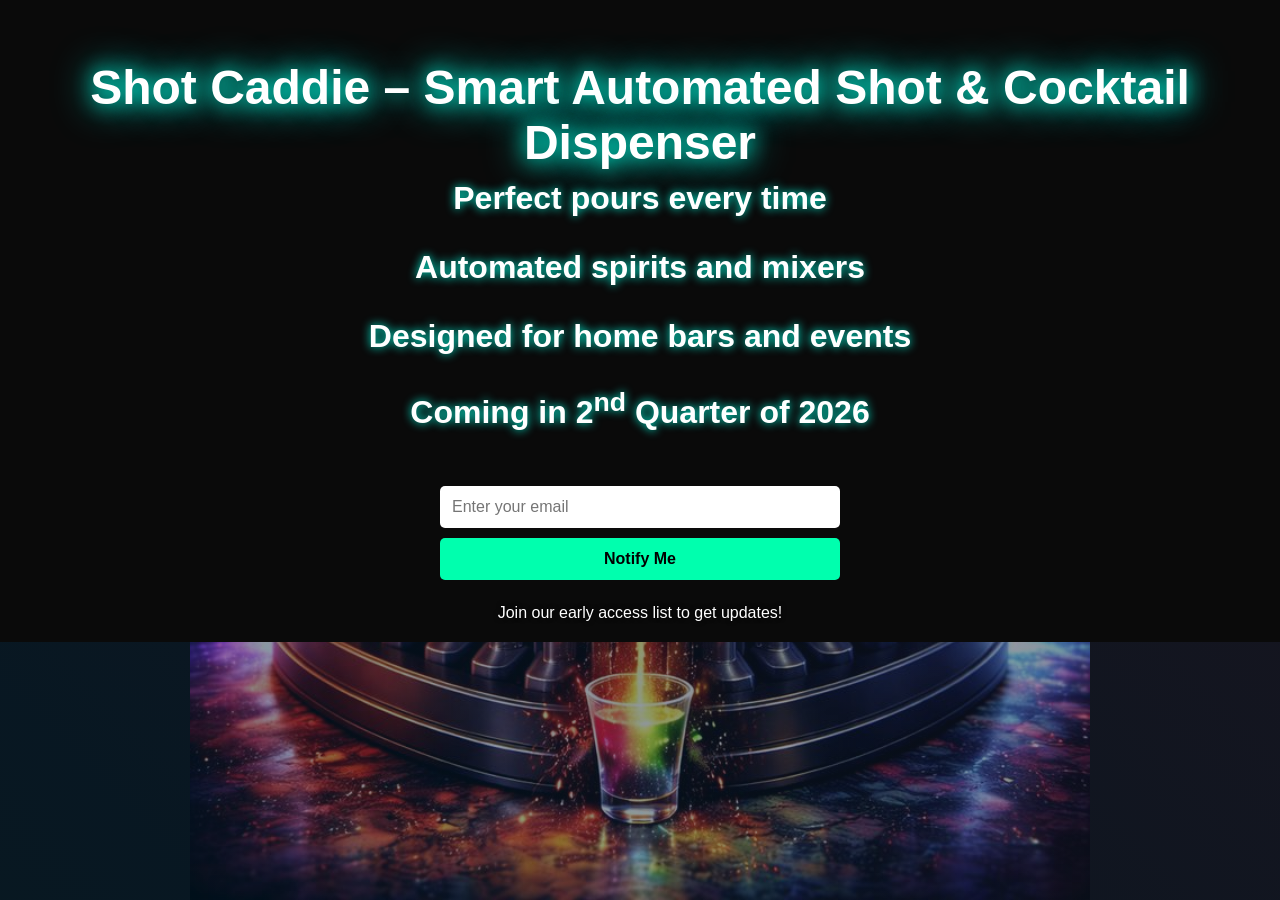
==== index.html @ e25af209 "Update index.html" ====
<!DOCTYPE html>
<html lang="en">
<head>
<meta charset="UTF-8">
<meta name="viewport" content="width=device-width, initial-scale=1.0">
<title>Shot Caddie – Automated Cocktail & Shot Dispenser</title>
<meta name="description" content="Shot Caddie is an automated countertop cocktail and shot dispenser that pours perfect shots every time. Ideal for home bars and events.">
<style>
  * { margin: 0; padding: 0; box-sizing: border-box; }

  html, body {
    min-height: 100%;
    font-family: 'Arial', sans-serif;
    color: white;
    overflow-x: hidden;
    background: #0a0a0a;
  }

  body {
    display: flex;
    flex-direction: column;
    justify-content: flex-start;
    align-items: center;
    padding: 20px;
    position: relative;
  }

  /* Background image */
  body::before {
    content: "";
    position: fixed;
    top: 0; left: 0;
    width: 100%; height: 100%;
    background: url('ChatGPT Image Dec 23, 2025, 11_56_40 AM.png') no-repeat center top;
    background-size: contain;
    z-index: -3;
    filter: brightness(0.6);
  }

  /* Moving liquid overlay using animated gradient */
  body::after {
    content: "";
    position: fixed;
    top: 0; left: 0;
    width: 100%; height: 100%;
    background: linear-gradient(45deg, rgba(0,255,190,0.1), rgba(0,150,255,0.1), rgba(255,100,200,0.1), rgba(0,255,190,0.1));
    background-size: 400% 400%;
    z-index: -2;
    animation: moveLiquid 15s ease infinite;
  }

  @keyframes moveLiquid {
    0% { background-position: 0% 50%; }
    50% { background-position: 100% 50%; }
    100% { background-position: 0% 50%; }
  }

  /* Central liquid flow effect */
  .liquid-flow {
    position: fixed;
    top: 200px; /* adjust to where the spout is in your image */
    left: 50%;
    width: 20px;
    height: 200px;
    margin-left: -10px; /* center */
    background: radial-gradient(circle, rgba(0,255,190,0.7) 0%, rgba(0,255,190,0.1) 80%);
    border-radius: 50%;
    z-index: -1;
    animation: flowMove 2s infinite alternate, flowPulse 1.5s infinite ease-in-out;
  }

  @keyframes flowMove {
    0% { transform: translateY(0px); }
    100% { transform: translateY(15px); }
  }

  @keyframes flowPulse {
    0% { opacity: 0.7; }
    50% { opacity: 1; }
    100% { opacity: 0.7; }
  }

  h1 {
    font-size: 3em;
    margin-top: 40px;
    margin-bottom: 0.2em;
    text-shadow: 0 0 20px #00ffe0, 0 0 40px #00ffe0;
    animation: glow 2s ease-in-out infinite alternate;
    text-align: center;
  }

  @keyframes glow {
    from { text-shadow: 0 0 10px #00ffe0, 0 0 20px #00ffe0; }
    to   { text-shadow: 0 0 30px #00ffe0, 0 0 60px #00ffe0; }
  }

  h2 {
    font-size: 2em;
    margin-bottom: 1em;
    text-shadow: 0 0 10px #00ffe0;
    text-align: center;
  }

  form {
    display: flex;
    flex-direction: column;
    align-items: center;
    gap: 10px;
    margin-top: 1.5em;
    opacity: 0;
    animation: fadeIn 2s forwards 1s;
    width: 100%;
    max-width: 400px;
  }

  input[type="email"] {
    padding: 12px;
    font-size: 1em;
    border-radius: 5px;
    border: none;
    width: 100%;
  }

  button {
    padding: 12px 20px;
    font-size: 1em;
    border: none;
    border-radius: 5px;
    background-color: #00ffae;
    color: #000;
    cursor: pointer;
    font-weight: bold;
    transition: all 0.3s ease;
    width: 100%;
  }

  button:hover { background-color: #00dd95; }

  p {
    margin-top: 1.5em;
    font-size: 1em;
    text-shadow: 0 0 5px #000;
    text-align: center;
  }

  @keyframes fadeIn { to { opacity: 1; } }

  @media (max-width: 600px) {
    h1 { font-size: 2em; margin-top: 20px; }
    h2 { font-size: 1.5em; }
  }

</style>
 <script type="application/ld+json">
{
  "@context": "https://schema.org",
  "@type": "Product",
  "name": "Shot Caddie",
  "description": "Automated cocktail and shot dispensing system",
  "brand": {
    "@type": "Brand",
    "name": "Shot Caddie"
  },
  "url": "https://shotcaddie.net"
}
</script>
</head>
<body>
<h1>Shot Caddie – Smart Automated Shot & Cocktail Dispenser</h1>

 <h2>Perfect pours every time</h2>
<h2>Automated spirits and mixers</h2>
<h2>Designed for home bars and events</h2>
 
<h2>Coming in 2<sup>nd</sup> Quarter of 2026</h2>

<form action="https://formspree.io/f/xqezneng" method="POST">
 <input type="hidden" name="_redirect" value="https://shotcaddie.net/thanks.html">
  <input type="email" name="email" placeholder="Enter your email" required>
  <button type="submit">Notify Me</button>
</form>

<p>Join our early access list to get updates!</p>

<!-- Liquid flow element -->
<div class="liquid-flow"></div>

</body>
</html>
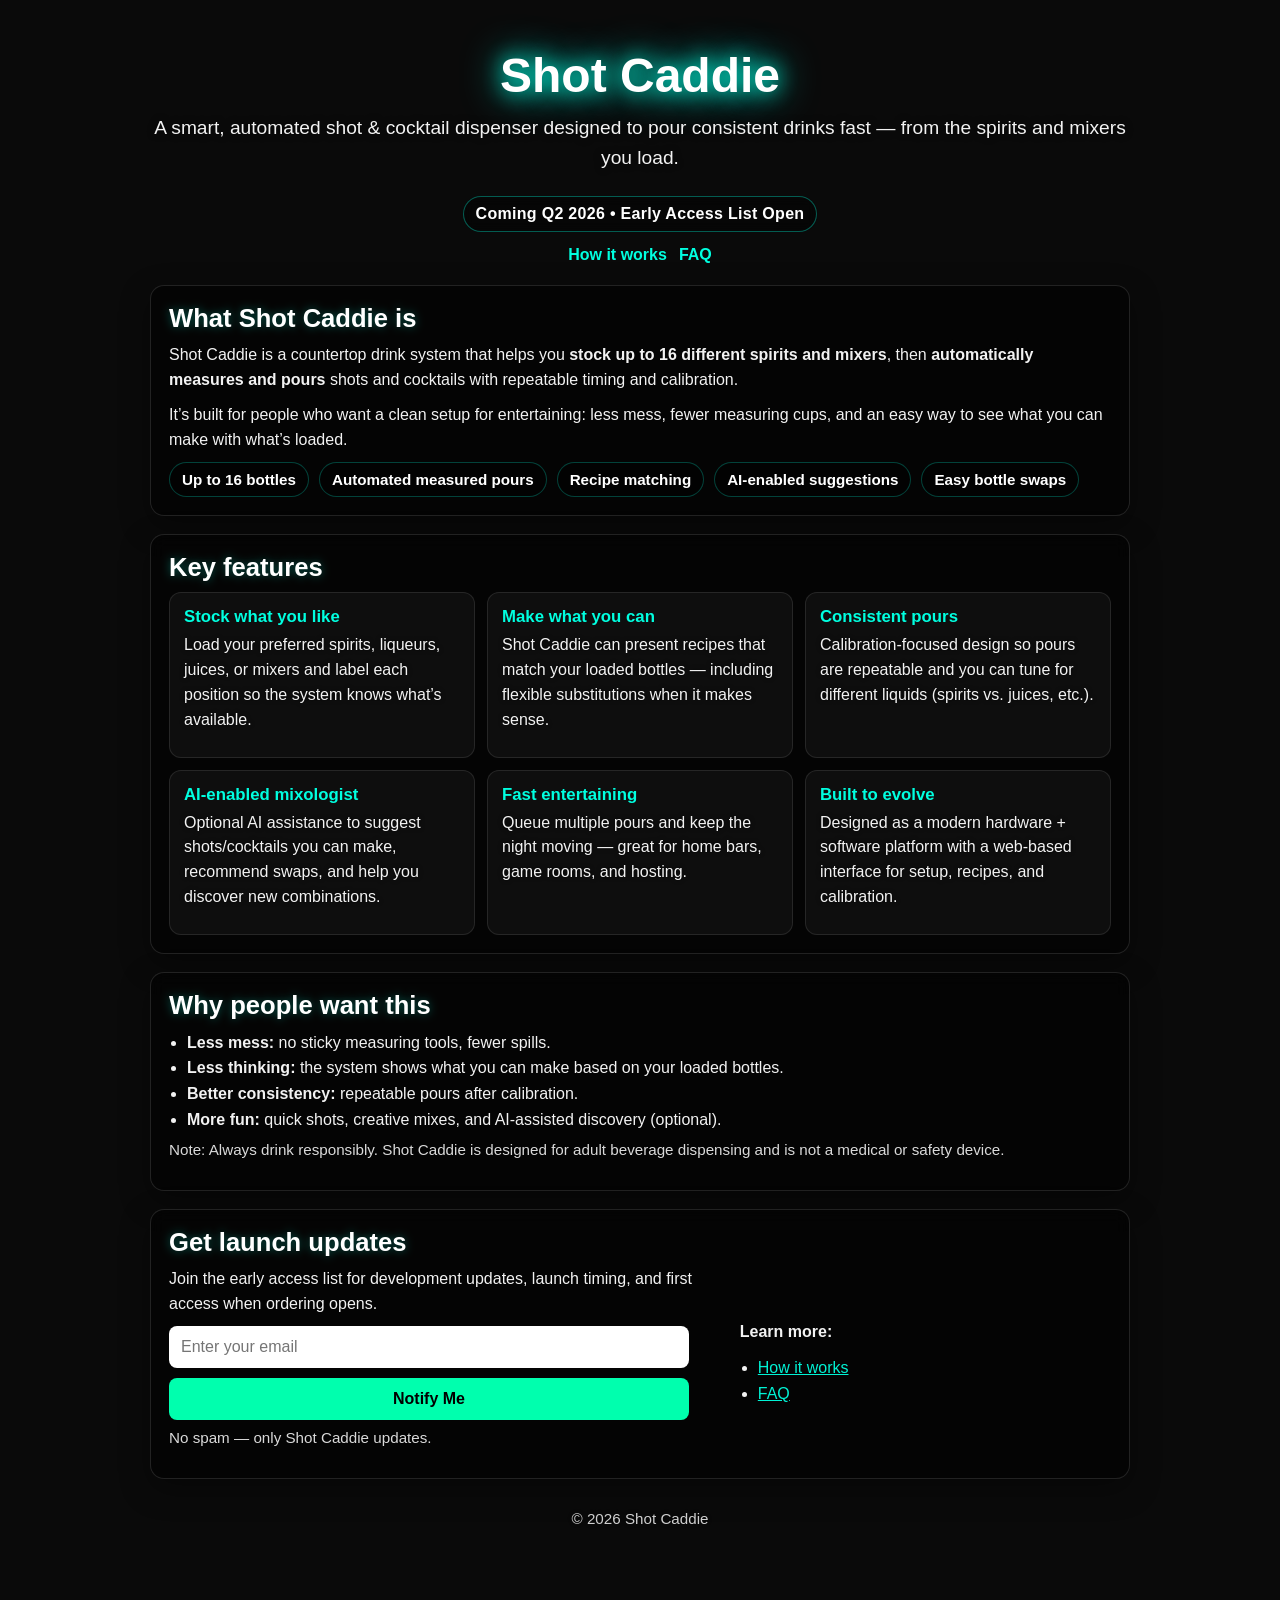
==== commit 42301797: "Update index.html full rewrite" ====
--- a/index.html
+++ b/index.html
@@ -1,189 +1,461 @@
 <!DOCTYPE html>
 <html lang="en">
 <head>
-<meta charset="UTF-8">
-<meta name="viewport" content="width=device-width, initial-scale=1.0">
-<title>Shot Caddie – Automated Cocktail & Shot Dispenser</title>
-<meta name="description" content="Shot Caddie is an automated countertop cocktail and shot dispenser that pours perfect shots every time. Ideal for home bars and events.">
-<style>
-  * { margin: 0; padding: 0; box-sizing: border-box; }
-
-  html, body {
-    min-height: 100%;
-    font-family: 'Arial', sans-serif;
-    color: white;
-    overflow-x: hidden;
-    background: #0a0a0a;
+  <meta charset="UTF-8" />
+  <meta name="viewport" content="width=device-width, initial-scale=1.0" />
+
+  <title>Shot Caddie – Automated Shot & Cocktail Dispenser (AI-Enabled)</title>
+  <meta name="description" content="Shot Caddie is a smart, automated shot and cocktail dispenser that measures and pours drinks from up to 16 spirits and mixers. AI-enabled recipe suggestions, fast pours, and easy bottle swaps. Coming Q2 2026." />
+
+  <!-- Canonical -->
+  <link rel="canonical" href="https://shotcaddie.net/" />
+
+  <!-- Open Graph (for sharing) -->
+  <meta property="og:title" content="Shot Caddie – Automated Shot & Cocktail Dispenser (AI-Enabled)" />
+  <meta property="og:description" content="A smart countertop dispenser that measures and pours drinks from up to 16 bottles. AI-enabled recipe suggestions and easy bottle swaps. Coming Q2 2026." />
+  <meta property="og:url" content="https://shotcaddie.net/" />
+  <meta property="og:type" content="website" />
+
+  <style>
+    * { margin: 0; padding: 0; box-sizing: border-box; }
+
+    html, body {
+      min-height: 100%;
+      font-family: Arial, sans-serif;
+      color: white;
+      overflow-x: hidden;
+      background: #0a0a0a;
+    }
+
+    body {
+      display: flex;
+      flex-direction: column;
+      align-items: center;
+      padding: 20px;
+      position: relative;
+    }
+
+    /* Background image */
+    body::before {
+      content: "";
+      position: fixed;
+      top: 0; left: 0;
+      width: 100%; height: 100%;
+      background: url('ChatGPT Image Dec 23, 2025, 11_56_40 AM.png') no-repeat center top;
+      background-size: contain;
+      z-index: -3;
+      filter: brightness(0.55);
+    }
+
+    /* Moving liquid overlay */
+    body::after {
+      content: "";
+      position: fixed;
+      top: 0; left: 0;
+      width: 100%; height: 100%;
+      background: linear-gradient(45deg, rgba(0,255,190,0.10), rgba(0,150,255,0.10), rgba(255,100,200,0.10), rgba(0,255,190,0.10));
+      background-size: 400% 400%;
+      z-index: -2;
+      animation: moveLiquid 15s ease infinite;
+    }
+
+    @keyframes moveLiquid {
+      0% { background-position: 0% 50%; }
+      50% { background-position: 100% 50%; }
+      100% { background-position: 0% 50%; }
+    }
+
+    /* Central liquid flow effect */
+    .liquid-flow {
+      position: fixed;
+      top: 200px;
+      left: 50%;
+      width: 20px;
+      height: 200px;
+      margin-left: -10px;
+      background: radial-gradient(circle, rgba(0,255,190,0.7) 0%, rgba(0,255,190,0.1) 80%);
+      border-radius: 50%;
+      z-index: -1;
+      animation: flowMove 2s infinite alternate, flowPulse 1.5s infinite ease-in-out;
+      pointer-events: none;
+    }
+
+    @keyframes flowMove {
+      0% { transform: translateY(0px); }
+      100% { transform: translateY(15px); }
+    }
+
+    @keyframes flowPulse {
+      0% { opacity: 0.65; }
+      50% { opacity: 1; }
+      100% { opacity: 0.65; }
+    }
+
+    /* Layout */
+    .wrap {
+      width: 100%;
+      max-width: 980px;
+      display: flex;
+      flex-direction: column;
+      gap: 18px;
+      padding-bottom: 40px;
+    }
+
+    header {
+      margin-top: 30px;
+      text-align: center;
+    }
+
+    h1 {
+      font-size: 3em;
+      margin-bottom: 0.2em;
+      text-shadow: 0 0 20px #00ffe0, 0 0 40px #00ffe0;
+      animation: glow 2s ease-in-out infinite alternate;
+      line-height: 1.1;
+    }
+
+    @keyframes glow {
+      from { text-shadow: 0 0 10px #00ffe0, 0 0 20px #00ffe0; }
+      to   { text-shadow: 0 0 30px #00ffe0, 0 0 60px #00ffe0; }
+    }
+
+    .subhead {
+      font-size: 1.2em;
+      opacity: 0.95;
+      text-shadow: 0 0 8px rgba(0,0,0,0.7);
+      margin-top: 10px;
+    }
+
+    .badge {
+      display: inline-block;
+      margin-top: 14px;
+      padding: 8px 12px;
+      border: 1px solid rgba(0,255,224,0.35);
+      border-radius: 999px;
+      background: rgba(0,0,0,0.35);
+      backdrop-filter: blur(6px);
+      font-weight: bold;
+      letter-spacing: 0.3px;
+    }
+
+    nav {
+      display: flex;
+      gap: 12px;
+      justify-content: center;
+      flex-wrap: wrap;
+      margin-top: 14px;
+    }
+
+    nav a {
+      color: #00ffe0;
+      text-decoration: none;
+      font-weight: bold;
+      border-bottom: 1px solid transparent;
+      padding-bottom: 2px;
+    }
+
+    nav a:hover { border-bottom-color: #00ffe0; }
+
+    .card {
+      width: 100%;
+      background: rgba(0,0,0,0.55);
+      border: 1px solid rgba(255,255,255,0.12);
+      border-radius: 14px;
+      padding: 18px;
+      box-shadow: 0 10px 30px rgba(0,0,0,0.35);
+      backdrop-filter: blur(8px);
+    }
+
+    h2 {
+      font-size: 1.6em;
+      margin-bottom: 10px;
+      text-shadow: 0 0 10px rgba(0,255,224,0.35);
+    }
+
+    p {
+      line-height: 1.55;
+      opacity: 0.95;
+      text-shadow: 0 0 5px rgba(0,0,0,0.75);
+      margin-bottom: 10px;
+    }
+
+    .grid {
+      display: grid;
+      grid-template-columns: repeat(3, 1fr);
+      gap: 12px;
+    }
+
+    .feature {
+      border: 1px solid rgba(255,255,255,0.10);
+      border-radius: 12px;
+      padding: 14px;
+      background: rgba(255,255,255,0.04);
+    }
+
+    .feature h3 {
+      font-size: 1.05em;
+      margin-bottom: 6px;
+      color: #00ffe0;
+    }
+
+    ul {
+      margin-left: 18px;
+      line-height: 1.6;
+      opacity: 0.95;
+    }
+
+    .cta {
+      display: grid;
+      grid-template-columns: 1.2fr 0.8fr;
+      gap: 14px;
+      align-items: center;
+    }
+
+    form {
+      display: flex;
+      flex-direction: column;
+      gap: 10px;
+      width: 100%;
+      max-width: 520px;
+    }
+
+    input[type="email"] {
+      padding: 12px;
+      font-size: 1em;
+      border-radius: 8px;
+      border: none;
+      width: 100%;
+    }
+
+    button {
+      padding: 12px 20px;
+      font-size: 1em;
+      border: none;
+      border-radius: 8px;
+      background-color: #00ffae;
+      color: #000;
+      cursor: pointer;
+      font-weight: bold;
+      transition: all 0.2s ease;
+      width: 100%;
+    }
+
+    button:hover { transform: translateY(-1px); background-color: #00dd95; }
+
+    .fineprint {
+      font-size: 0.95em;
+      opacity: 0.85;
+      margin-top: 6px;
+    }
+
+    footer {
+      text-align: center;
+      opacity: 0.85;
+      font-size: 0.95em;
+      margin-top: 10px;
+    }
+
+    .pillrow {
+      display: flex;
+      flex-wrap: wrap;
+      gap: 10px;
+      margin-top: 10px;
+    }
+
+    .pill {
+      border: 1px solid rgba(0,255,224,0.25);
+      border-radius: 999px;
+      padding: 8px 12px;
+      background: rgba(0,0,0,0.35);
+      font-weight: bold;
+      font-size: 0.95em;
+    }
+
+    @media (max-width: 900px) {
+      .grid { grid-template-columns: 1fr; }
+      .cta { grid-template-columns: 1fr; }
+      h1 { font-size: 2.2em; }
+    }
+  </style>
+
+  <!-- Structured data: Product + Organization + FAQ (lightweight) -->
+  <script type="application/ld+json">
+  {
+    "@context": "https://schema.org",
+    "@graph": [
+      {
+        "@type": "Organization",
+        "name": "Shot Caddie",
+        "url": "https://shotcaddie.net"
+      },
+      {
+        "@type": "Product",
+        "name": "Shot Caddie",
+        "description": "A smart, automated countertop shot and cocktail dispenser designed to measure and pour drinks from up to 16 spirits and mixers with recipe matching and AI-enabled suggestions.",
+        "brand": { "@type": "Brand", "name": "Shot Caddie" },
+        "url": "https://shotcaddie.net",
+        "category": "Kitchen appliance",
+        "audience": {
+          "@type": "Audience",
+          "audienceType": "Home bars, events, and entertainment spaces"
+        }
+      },
+      {
+        "@type": "FAQPage",
+        "mainEntity": [
+          {
+            "@type": "Question",
+            "name": "What is Shot Caddie?",
+            "acceptedAnswer": {
+              "@type": "Answer",
+              "text": "Shot Caddie is an automated shot and cocktail dispenser that measures and pours drinks from user-loaded spirits and mixers. It helps you discover what you can make based on what you have loaded and pour consistent drinks quickly."
+            }
+          },
+          {
+            "@type": "Question",
+            "name": "How many bottles can Shot Caddie hold?",
+            "acceptedAnswer": {
+              "@type": "Answer",
+              "text": "Shot Caddie is designed around a 16-bottle system so you can load your favorite spirits and mixers and unlock a wide range of recipes and combinations."
+            }
+          },
+          {
+            "@type": "Question",
+            "name": "When is Shot Caddie launching?",
+            "acceptedAnswer": {
+              "@type": "Answer",
+              "text": "Shot Caddie is targeting a Q2 2026 release. Join the early access list for updates."
+            }
+          }
+        ]
+      }
+    ]
   }
-
-  body {
-    display: flex;
-    flex-direction: column;
-    justify-content: flex-start;
-    align-items: center;
-    padding: 20px;
-    position: relative;
-  }
-
-  /* Background image */
-  body::before {
-    content: "";
-    position: fixed;
-    top: 0; left: 0;
-    width: 100%; height: 100%;
-    background: url('ChatGPT Image Dec 23, 2025, 11_56_40 AM.png') no-repeat center top;
-    background-size: contain;
-    z-index: -3;
-    filter: brightness(0.6);
-  }
-
-  /* Moving liquid overlay using animated gradient */
-  body::after {
-    content: "";
-    position: fixed;
-    top: 0; left: 0;
-    width: 100%; height: 100%;
-    background: linear-gradient(45deg, rgba(0,255,190,0.1), rgba(0,150,255,0.1), rgba(255,100,200,0.1), rgba(0,255,190,0.1));
-    background-size: 400% 400%;
-    z-index: -2;
-    animation: moveLiquid 15s ease infinite;
-  }
-
-  @keyframes moveLiquid {
-    0% { background-position: 0% 50%; }
-    50% { background-position: 100% 50%; }
-    100% { background-position: 0% 50%; }
-  }
-
-  /* Central liquid flow effect */
-  .liquid-flow {
-    position: fixed;
-    top: 200px; /* adjust to where the spout is in your image */
-    left: 50%;
-    width: 20px;
-    height: 200px;
-    margin-left: -10px; /* center */
-    background: radial-gradient(circle, rgba(0,255,190,0.7) 0%, rgba(0,255,190,0.1) 80%);
-    border-radius: 50%;
-    z-index: -1;
-    animation: flowMove 2s infinite alternate, flowPulse 1.5s infinite ease-in-out;
-  }
-
-  @keyframes flowMove {
-    0% { transform: translateY(0px); }
-    100% { transform: translateY(15px); }
-  }
-
-  @keyframes flowPulse {
-    0% { opacity: 0.7; }
-    50% { opacity: 1; }
-    100% { opacity: 0.7; }
-  }
-
-  h1 {
-    font-size: 3em;
-    margin-top: 40px;
-    margin-bottom: 0.2em;
-    text-shadow: 0 0 20px #00ffe0, 0 0 40px #00ffe0;
-    animation: glow 2s ease-in-out infinite alternate;
-    text-align: center;
-  }
-
-  @keyframes glow {
-    from { text-shadow: 0 0 10px #00ffe0, 0 0 20px #00ffe0; }
-    to   { text-shadow: 0 0 30px #00ffe0, 0 0 60px #00ffe0; }
-  }
-
-  h2 {
-    font-size: 2em;
-    margin-bottom: 1em;
-    text-shadow: 0 0 10px #00ffe0;
-    text-align: center;
-  }
-
-  form {
-    display: flex;
-    flex-direction: column;
-    align-items: center;
-    gap: 10px;
-    margin-top: 1.5em;
-    opacity: 0;
-    animation: fadeIn 2s forwards 1s;
-    width: 100%;
-    max-width: 400px;
-  }
-
-  input[type="email"] {
-    padding: 12px;
-    font-size: 1em;
-    border-radius: 5px;
-    border: none;
-    width: 100%;
-  }
-
-  button {
-    padding: 12px 20px;
-    font-size: 1em;
-    border: none;
-    border-radius: 5px;
-    background-color: #00ffae;
-    color: #000;
-    cursor: pointer;
-    font-weight: bold;
-    transition: all 0.3s ease;
-    width: 100%;
-  }
-
-  button:hover { background-color: #00dd95; }
-
-  p {
-    margin-top: 1.5em;
-    font-size: 1em;
-    text-shadow: 0 0 5px #000;
-    text-align: center;
-  }
-
-  @keyframes fadeIn { to { opacity: 1; } }
-
-  @media (max-width: 600px) {
-    h1 { font-size: 2em; margin-top: 20px; }
-    h2 { font-size: 1.5em; }
-  }
-
-</style>
- <script type="application/ld+json">
-{
-  "@context": "https://schema.org",
-  "@type": "Product",
-  "name": "Shot Caddie",
-  "description": "Automated cocktail and shot dispensing system",
-  "brand": {
-    "@type": "Brand",
-    "name": "Shot Caddie"
-  },
-  "url": "https://shotcaddie.net"
-}
-</script>
+  </script>
 </head>
+
 <body>
-<h1>Shot Caddie – Smart Automated Shot & Cocktail Dispenser</h1>
-
- <h2>Perfect pours every time</h2>
-<h2>Automated spirits and mixers</h2>
-<h2>Designed for home bars and events</h2>
- 
-<h2>Coming in 2<sup>nd</sup> Quarter of 2026</h2>
-
-<form action="https://formspree.io/f/xqezneng" method="POST">
- <input type="hidden" name="_redirect" value="https://shotcaddie.net/thanks.html">
-  <input type="email" name="email" placeholder="Enter your email" required>
-  <button type="submit">Notify Me</button>
-</form>
-
-<p>Join our early access list to get updates!</p>
-
-<!-- Liquid flow element -->
-<div class="liquid-flow"></div>
-
+  <div class="liquid-flow" aria-hidden="true"></div>
+
+  <div class="wrap">
+    <header>
+      <h1>Shot Caddie</h1>
+      <p class="subhead">
+        A smart, automated shot & cocktail dispenser designed to pour consistent drinks fast — from the spirits and mixers you load.
+      </p>
+
+      <div class="badge">Coming Q2 2026 • Early Access List Open</div>
+
+      <nav aria-label="Primary">
+        <a href="/how-it-works.html">How it works</a>
+        <a href="/faq.html">FAQ</a>
+      </nav>
+    </header>
+
+    <section class="card" id="what">
+      <h2>What Shot Caddie is</h2>
+      <p>
+        Shot Caddie is a countertop drink system that helps you <strong>stock up to 16 different spirits and mixers</strong>, then
+        <strong>automatically measures and pours</strong> shots and cocktails with repeatable timing and calibration.
+      </p>
+      <p>
+        It’s built for people who want a clean setup for entertaining: less mess, fewer measuring cups, and an easy way to see
+        what you can make with what’s loaded.
+      </p>
+
+      <div class="pillrow" aria-label="Highlights">
+        <div class="pill">Up to 16 bottles</div>
+        <div class="pill">Automated measured pours</div>
+        <div class="pill">Recipe matching</div>
+        <div class="pill">AI-enabled suggestions</div>
+        <div class="pill">Easy bottle swaps</div>
+      </div>
+    </section>
+
+    <section class="card" id="features">
+      <h2>Key features</h2>
+      <div class="grid">
+        <div class="feature">
+          <h3>Stock what you like</h3>
+          <p>Load your preferred spirits, liqueurs, juices, or mixers and label each position so the system knows what’s available.</p>
+        </div>
+
+        <div class="feature">
+          <h3>Make what you can</h3>
+          <p>Shot Caddie can present recipes that match your loaded bottles — including flexible substitutions when it makes sense.</p>
+        </div>
+
+        <div class="feature">
+          <h3>Consistent pours</h3>
+          <p>Calibration-focused design so pours are repeatable and you can tune for different liquids (spirits vs. juices, etc.).</p>
+        </div>
+
+        <div class="feature">
+          <h3>AI-enabled mixologist</h3>
+          <p>Optional AI assistance to suggest shots/cocktails you can make, recommend swaps, and help you discover new combinations.</p>
+        </div>
+
+        <div class="feature">
+          <h3>Fast entertaining</h3>
+          <p>Queue multiple pours and keep the night moving — great for home bars, game rooms, and hosting.</p>
+        </div>
+
+        <div class="feature">
+          <h3>Built to evolve</h3>
+          <p>Designed as a modern hardware + software platform with a web-based interface for setup, recipes, and calibration.</p>
+        </div>
+      </div>
+    </section>
+
+    <section class="card" id="why">
+      <h2>Why people want this</h2>
+      <ul>
+        <li><strong>Less mess:</strong> no sticky measuring tools, fewer spills.</li>
+        <li><strong>Less thinking:</strong> the system shows what you can make based on your loaded bottles.</li>
+        <li><strong>Better consistency:</strong> repeatable pours after calibration.</li>
+        <li><strong>More fun:</strong> quick shots, creative mixes, and AI-assisted discovery (optional).</li>
+      </ul>
+      <p class="fineprint">
+        Note: Always drink responsibly. Shot Caddie is designed for adult beverage dispensing and is not a medical or safety device.
+      </p>
+    </section>
+
+    <section class="card" id="signup">
+      <h2>Get launch updates</h2>
+
+      <div class="cta">
+        <div>
+          <p>
+            Join the early access list for development updates, launch timing, and first access when ordering opens.
+          </p>
+
+          <form action="https://formspree.io/f/xqezneng" method="POST">
+            <input type="hidden" name="_redirect" value="https://shotcaddie.net/thanks.html" />
+            <label for="email" style="position:absolute;left:-10000px;top:auto;width:1px;height:1px;overflow:hidden;">Email</label>
+            <input id="email" type="email" name="email" placeholder="Enter your email" required />
+            <button type="submit">Notify Me</button>
+          </form>
+
+          <p class="fineprint">No spam — only Shot Caddie updates.</p>
+        </div>
+
+        <div>
+          <p><strong>Learn more:</strong></p>
+          <ul>
+            <li><a href="/how-it-works.html" style="color:#00ffe0;">How it works</a></li>
+            <li><a href="/faq.html" style="color:#00ffe0;">FAQ</a></li>
+          </ul>
+        </div>
+      </div>
+    </section>
+
+    <footer>
+      <p>© <span id="year"></span> Shot Caddie</p>
+    </footer>
+  </div>
+
+  <script>
+    document.getElementById("year").textContent = new Date().getFullYear();
+  </script>
 </body>
 </html>
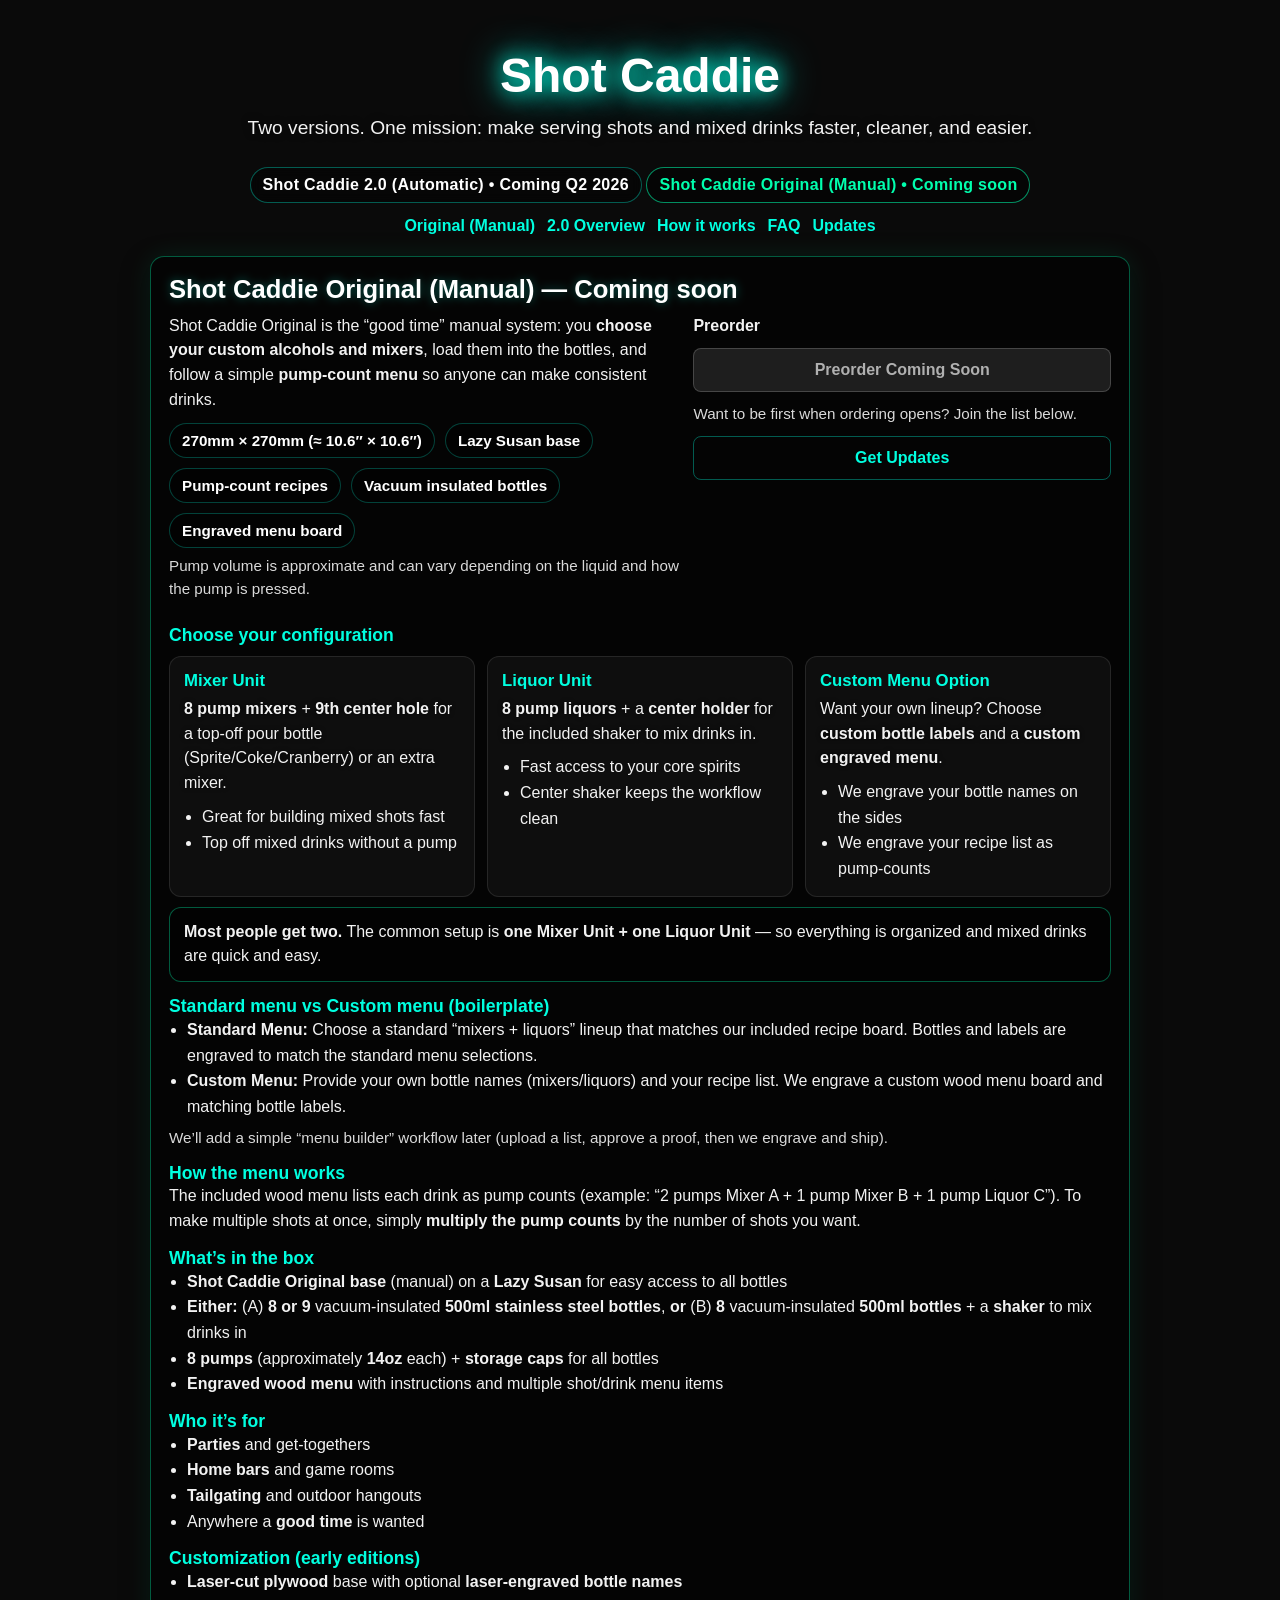
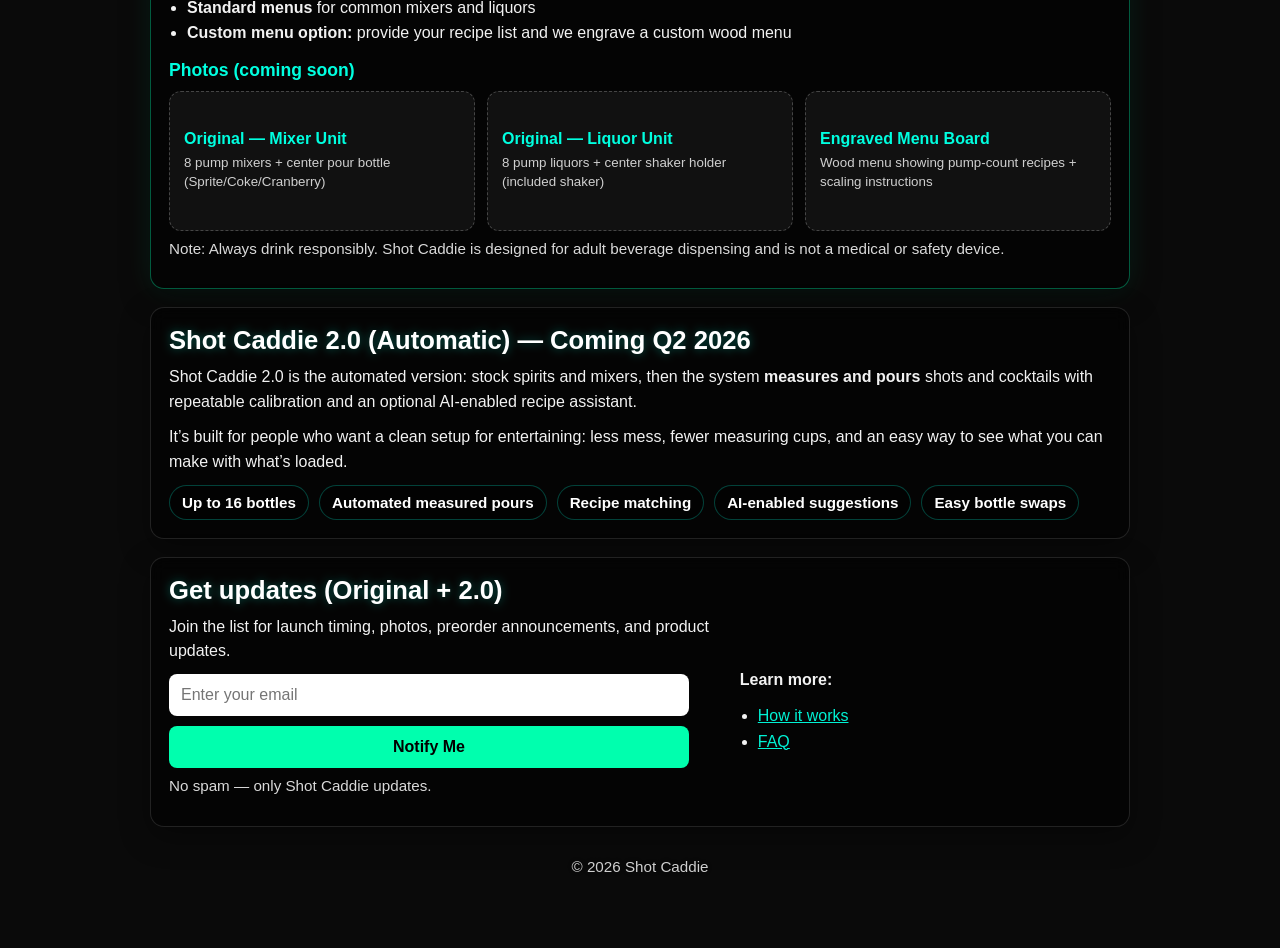
==== commit a64d21ef: "Update index.html add pre order orgional shot caddie future" ====
--- a/index.html
+++ b/index.html
@@ -1,18 +1,27 @@
 <!DOCTYPE html>
 <html lang="en">
 <head>
+  <!-- Google tag (gtag.js) -->
+  <script async src="https://www.googletagmanager.com/gtag/js?id=G-B96M2PZL1W"></script>
+  <script>
+    window.dataLayer = window.dataLayer || [];
+    function gtag(){dataLayer.push(arguments);}
+    gtag('js', new Date());
+    gtag('config', 'G-B96M2PZL1W');
+  </script>
+
   <meta charset="UTF-8" />
   <meta name="viewport" content="width=device-width, initial-scale=1.0" />
 
-  <title>Shot Caddie – Automated Shot & Cocktail Dispenser (AI-Enabled)</title>
-  <meta name="description" content="Shot Caddie is a smart, automated shot and cocktail dispenser that measures and pours drinks from up to 16 spirits and mixers. AI-enabled recipe suggestions, fast pours, and easy bottle swaps. Coming Q2 2026." />
+  <title>Shot Caddie – 2.0 (Automatic) + Shot Caddie Original (Manual)</title>
+  <meta name="description" content="Shot Caddie 2.0 is an AI-enabled automatic shot & cocktail dispenser (targeting Q2 2026). Shot Caddie Original is a manual system for custom spirits/mixers with pump-based recipes and an engraved menu (coming soon)." />
 
   <!-- Canonical -->
   <link rel="canonical" href="https://shotcaddie.net/" />
 
   <!-- Open Graph (for sharing) -->
-  <meta property="og:title" content="Shot Caddie – Automated Shot & Cocktail Dispenser (AI-Enabled)" />
-  <meta property="og:description" content="A smart countertop dispenser that measures and pours drinks from up to 16 bottles. AI-enabled recipe suggestions and easy bottle swaps. Coming Q2 2026." />
+  <meta property="og:title" content="Shot Caddie – 2.0 (Automatic) + Original (Manual)" />
+  <meta property="og:description" content="Shot Caddie 2.0 is coming Q2 2026. Shot Caddie Original (manual) is coming soon with pump-based recipes, vacuum bottles, and an engraved menu." />
   <meta property="og:url" content="https://shotcaddie.net/" />
   <meta property="og:type" content="website" />
 
@@ -138,6 +147,19 @@
       letter-spacing: 0.3px;
     }
 
+    .badge-preorder {
+      display: inline-block;
+      margin-top: 10px;
+      padding: 8px 12px;
+      border: 1px solid rgba(0,255,174,0.55);
+      border-radius: 999px;
+      background: rgba(0,0,0,0.42);
+      backdrop-filter: blur(6px);
+      font-weight: bold;
+      letter-spacing: 0.3px;
+      color: #00ffae;
+    }
+
     nav {
       display: flex;
       gap: 12px;
@@ -166,6 +188,11 @@
       backdrop-filter: blur(8px);
     }
 
+    .card-preorder {
+      border: 1px solid rgba(0,255,174,0.35);
+      box-shadow: 0 10px 30px rgba(0,0,0,0.35), 0 0 28px rgba(0,255,174,0.10);
+    }
+
     h2 {
       font-size: 1.6em;
       margin-bottom: 10px;
@@ -179,25 +206,6 @@
       margin-bottom: 10px;
     }
 
-    .grid {
-      display: grid;
-      grid-template-columns: repeat(3, 1fr);
-      gap: 12px;
-    }
-
-    .feature {
-      border: 1px solid rgba(255,255,255,0.10);
-      border-radius: 12px;
-      padding: 14px;
-      background: rgba(255,255,255,0.04);
-    }
-
-    .feature h3 {
-      font-size: 1.05em;
-      margin-bottom: 6px;
-      color: #00ffe0;
-    }
-
     ul {
       margin-left: 18px;
       line-height: 1.6;
@@ -209,6 +217,35 @@
       grid-template-columns: 1.2fr 0.8fr;
       gap: 14px;
       align-items: center;
+    }
+
+    .two-col {
+      display: grid;
+      grid-template-columns: 1.1fr 0.9fr;
+      gap: 14px;
+      align-items: start;
+    }
+
+    .pillrow {
+      display: flex;
+      flex-wrap: wrap;
+      gap: 10px;
+      margin-top: 10px;
+    }
+
+    .pill {
+      border: 1px solid rgba(0,255,224,0.25);
+      border-radius: 999px;
+      padding: 8px 12px;
+      background: rgba(0,0,0,0.35);
+      font-weight: bold;
+      font-size: 0.95em;
+    }
+
+    .fineprint {
+      font-size: 0.95em;
+      opacity: 0.85;
+      margin-top: 6px;
     }
 
     form {
@@ -242,11 +279,93 @@
 
     button:hover { transform: translateY(-1px); background-color: #00dd95; }
 
-    .fineprint {
-      font-size: 0.95em;
-      opacity: 0.85;
-      margin-top: 6px;
-    }
+    /* Buttons */
+    .btn {
+      display: inline-block;
+      text-align: center;
+      padding: 12px 20px;
+      font-size: 1em;
+      border-radius: 8px;
+      background-color: #00ffae;
+      color: #000;
+      font-weight: bold;
+      text-decoration: none;
+      transition: all 0.2s ease;
+      width: 100%;
+      border: none;
+    }
+
+    .btn-secondary {
+      background: rgba(0,0,0,0.0);
+      border: 1px solid rgba(0,255,224,0.35);
+      color: #00ffe0;
+    }
+
+    .btn-secondary:hover {
+      background: rgba(0,0,0,0.20);
+      border-color: rgba(0,255,224,0.65);
+      transform: translateY(-1px);
+    }
+
+    /* Disabled "coming soon" button */
+    .btn-disabled {
+      background: rgba(255,255,255,0.10);
+      border: 1px solid rgba(255,255,255,0.18);
+      color: rgba(255,255,255,0.65);
+      cursor: not-allowed;
+      pointer-events: none;
+      text-shadow: none;
+    }
+
+    .config-grid {
+      display: grid;
+      grid-template-columns: repeat(3, 1fr);
+      gap: 12px;
+      margin-top: 10px;
+    }
+
+    .config {
+      border: 1px solid rgba(255,255,255,0.10);
+      border-radius: 12px;
+      padding: 14px;
+      background: rgba(255,255,255,0.04);
+    }
+
+    .config h4 {
+      margin-bottom: 6px;
+      color: #00ffe0;
+      font-size: 1.05em;
+    }
+
+    .callout {
+      margin-top: 10px;
+      padding: 12px 14px;
+      border-radius: 12px;
+      border: 1px solid rgba(0,255,174,0.35);
+      background: rgba(0,0,0,0.35);
+    }
+
+    .photo-grid {
+      display: grid;
+      grid-template-columns: repeat(3, 1fr);
+      gap: 12px;
+      margin-top: 10px;
+    }
+
+    .photo {
+      border: 1px dashed rgba(255,255,255,0.22);
+      border-radius: 12px;
+      background: rgba(255,255,255,0.05);
+      padding: 14px;
+      min-height: 140px;
+      display: flex;
+      flex-direction: column;
+      justify-content: center;
+      gap: 6px;
+    }
+
+    .photo strong { color: #00ffe0; }
+    .photo small { opacity: 0.8; line-height: 1.4; }
 
     footer {
       text-align: center;
@@ -255,83 +374,14 @@
       margin-top: 10px;
     }
 
-    .pillrow {
-      display: flex;
-      flex-wrap: wrap;
-      gap: 10px;
-      margin-top: 10px;
-    }
-
-    .pill {
-      border: 1px solid rgba(0,255,224,0.25);
-      border-radius: 999px;
-      padding: 8px 12px;
-      background: rgba(0,0,0,0.35);
-      font-weight: bold;
-      font-size: 0.95em;
-    }
-
     @media (max-width: 900px) {
-      .grid { grid-template-columns: 1fr; }
       .cta { grid-template-columns: 1fr; }
+      .two-col { grid-template-columns: 1fr; }
+      .config-grid { grid-template-columns: 1fr; }
+      .photo-grid { grid-template-columns: 1fr; }
       h1 { font-size: 2.2em; }
     }
   </style>
-
-  <!-- Structured data: Product + Organization + FAQ (lightweight) -->
-  <script type="application/ld+json">
-  {
-    "@context": "https://schema.org",
-    "@graph": [
-      {
-        "@type": "Organization",
-        "name": "Shot Caddie",
-        "url": "https://shotcaddie.net"
-      },
-      {
-        "@type": "Product",
-        "name": "Shot Caddie",
-        "description": "A smart, automated countertop shot and cocktail dispenser designed to measure and pour drinks from up to 16 spirits and mixers with recipe matching and AI-enabled suggestions.",
-        "brand": { "@type": "Brand", "name": "Shot Caddie" },
-        "url": "https://shotcaddie.net",
-        "category": "Kitchen appliance",
-        "audience": {
-          "@type": "Audience",
-          "audienceType": "Home bars, events, and entertainment spaces"
-        }
-      },
-      {
-        "@type": "FAQPage",
-        "mainEntity": [
-          {
-            "@type": "Question",
-            "name": "What is Shot Caddie?",
-            "acceptedAnswer": {
-              "@type": "Answer",
-              "text": "Shot Caddie is an automated shot and cocktail dispenser that measures and pours drinks from user-loaded spirits and mixers. It helps you discover what you can make based on what you have loaded and pour consistent drinks quickly."
-            }
-          },
-          {
-            "@type": "Question",
-            "name": "How many bottles can Shot Caddie hold?",
-            "acceptedAnswer": {
-              "@type": "Answer",
-              "text": "Shot Caddie is designed around a 16-bottle system so you can load your favorite spirits and mixers and unlock a wide range of recipes and combinations."
-            }
-          },
-          {
-            "@type": "Question",
-            "name": "When is Shot Caddie launching?",
-            "acceptedAnswer": {
-              "@type": "Answer",
-              "text": "Shot Caddie is targeting a Q2 2026 release. Join the early access list for updates."
-            }
-          }
-        ]
-      }
-    ]
-  }
-  </script>
 </head>
 
 <body>
@@ -341,22 +391,175 @@
     <header>
       <h1>Shot Caddie</h1>
       <p class="subhead">
-        A smart, automated shot & cocktail dispenser designed to pour consistent drinks fast — from the spirits and mixers you load.
+        Two versions. One mission: make serving shots and mixed drinks faster, cleaner, and easier.
       </p>
 
-      <div class="badge">Coming Q2 2026 • Early Access List Open</div>
+      <div class="badge">Shot Caddie 2.0 (Automatic) • Coming Q2 2026</div>
+      <div class="badge-preorder">Shot Caddie Original (Manual) • Coming soon</div>
 
       <nav aria-label="Primary">
+        <a href="#original">Original (Manual)</a>
+        <a href="#two">2.0 Overview</a>
         <a href="/how-it-works.html">How it works</a>
         <a href="/faq.html">FAQ</a>
+        <a href="#signup">Updates</a>
       </nav>
     </header>
 
-    <section class="card" id="what">
-      <h2>What Shot Caddie is</h2>
+    <!-- ORIGINAL -->
+    <section class="card card-preorder" id="original">
+      <h2>Shot Caddie Original (Manual) — Coming soon</h2>
+
+      <div class="two-col">
+        <div>
+          <p>
+            Shot Caddie Original is the “good time” manual system: you <strong>choose your custom alcohols and mixers</strong>,
+            load them into the bottles, and follow a simple <strong>pump-count menu</strong> so anyone can make consistent drinks.
+          </p>
+
+          <div class="pillrow" aria-label="Original highlights">
+            <div class="pill">270mm × 270mm (≈ 10.6″ × 10.6″)</div>
+            <div class="pill">Lazy Susan base</div>
+            <div class="pill">Pump-count recipes</div>
+            <div class="pill">Vacuum insulated bottles</div>
+            <div class="pill">Engraved menu board</div>
+          </div>
+
+          <p class="fineprint">
+            Pump volume is approximate and can vary depending on the liquid and how the pump is pressed.
+          </p>
+        </div>
+
+        <div>
+          <p><strong>Preorder</strong></p>
+          <span class="btn btn-disabled">Preorder Coming Soon</span>
+
+          <p class="fineprint" style="margin-top:10px;">
+            Want to be first when ordering opens? Join the list below.
+          </p>
+          <a class="btn btn-secondary" href="#signup">Get Updates</a>
+        </div>
+      </div>
+
+      <h3 style="margin-top:14px; color:#00ffe0; font-size:1.1em;">Choose your configuration</h3>
+
+      <div class="config-grid" aria-label="Choose your configuration">
+        <div class="config">
+          <h4>Mixer Unit</h4>
+          <p style="margin-bottom:8px;">
+            <strong>8 pump mixers</strong> + <strong>9th center hole</strong> for a top-off pour bottle (Sprite/Coke/Cranberry)
+            or an extra mixer.
+          </p>
+          <ul>
+            <li>Great for building mixed shots fast</li>
+            <li>Top off mixed drinks without a pump</li>
+          </ul>
+        </div>
+
+        <div class="config">
+          <h4>Liquor Unit</h4>
+          <p style="margin-bottom:8px;">
+            <strong>8 pump liquors</strong> + a <strong>center holder</strong> for the included shaker to mix drinks in.
+          </p>
+          <ul>
+            <li>Fast access to your core spirits</li>
+            <li>Center shaker keeps the workflow clean</li>
+          </ul>
+        </div>
+
+        <div class="config">
+          <h4>Custom Menu Option</h4>
+          <p style="margin-bottom:8px;">
+            Want your own lineup? Choose <strong>custom bottle labels</strong> and a <strong>custom engraved menu</strong>.
+          </p>
+          <ul>
+            <li>We engrave your bottle names on the sides</li>
+            <li>We engrave your recipe list as pump-counts</li>
+          </ul>
+        </div>
+      </div>
+
+      <div class="callout" role="note" aria-label="Most people get two">
+        <p style="margin:0;">
+          <strong>Most people get two.</strong> The common setup is <strong>one Mixer Unit + one Liquor Unit</strong> —
+          so everything is organized and mixed drinks are quick and easy.
+        </p>
+      </div>
+
+      <h3 style="margin-top:14px; color:#00ffe0; font-size:1.1em;">Standard menu vs Custom menu (boilerplate)</h3>
+      <ul>
+        <li>
+          <strong>Standard Menu:</strong> Choose a standard “mixers + liquors” lineup that matches our included recipe board.
+          Bottles and labels are engraved to match the standard menu selections.
+        </li>
+        <li>
+          <strong>Custom Menu:</strong> Provide your own bottle names (mixers/liquors) and your recipe list.
+          We engrave a custom wood menu board and matching bottle labels.
+        </li>
+      </ul>
+      <p class="fineprint">
+        We’ll add a simple “menu builder” workflow later (upload a list, approve a proof, then we engrave and ship).
+      </p>
+
+      <h3 style="margin-top:14px; color:#00ffe0; font-size:1.1em;">How the menu works</h3>
       <p>
-        Shot Caddie is a countertop drink system that helps you <strong>stock up to 16 different spirits and mixers</strong>, then
-        <strong>automatically measures and pours</strong> shots and cocktails with repeatable timing and calibration.
+        The included wood menu lists each drink as pump counts (example: “2 pumps Mixer A + 1 pump Mixer B + 1 pump Liquor C”).
+        To make multiple shots at once, simply <strong>multiply the pump counts</strong> by the number of shots you want.
+      </p>
+
+      <h3 style="margin-top:14px; color:#00ffe0; font-size:1.1em;">What’s in the box</h3>
+      <ul>
+        <li><strong>Shot Caddie Original base</strong> (manual) on a <strong>Lazy Susan</strong> for easy access to all bottles</li>
+        <li>
+          <strong>Either:</strong> (A) <strong>8 or 9</strong> vacuum-insulated <strong>500ml stainless steel bottles</strong>,
+          <strong>or</strong> (B) <strong>8</strong> vacuum-insulated <strong>500ml bottles</strong> + a <strong>shaker</strong> to mix drinks in
+        </li>
+        <li><strong>8 pumps</strong> (approximately <strong>14oz</strong> each) + <strong>storage caps</strong> for all bottles</li>
+        <li><strong>Engraved wood menu</strong> with instructions and multiple shot/drink menu items</li>
+      </ul>
+
+      <h3 style="margin-top:14px; color:#00ffe0; font-size:1.1em;">Who it’s for</h3>
+      <ul>
+        <li><strong>Parties</strong> and get-togethers</li>
+        <li><strong>Home bars</strong> and game rooms</li>
+        <li><strong>Tailgating</strong> and outdoor hangouts</li>
+        <li>Anywhere a <strong>good time</strong> is wanted</li>
+      </ul>
+
+      <h3 style="margin-top:14px; color:#00ffe0; font-size:1.1em;">Customization (early editions)</h3>
+      <ul>
+        <li><strong>Laser-cut plywood</strong> base with optional <strong>laser-engraved bottle names</strong></li>
+        <li><strong>Standard menus</strong> for common mixers and liquors</li>
+        <li><strong>Custom menu option:</strong> provide your recipe list and we engrave a custom wood menu</li>
+      </ul>
+
+      <h3 style="margin-top:14px; color:#00ffe0; font-size:1.1em;">Photos (coming soon)</h3>
+      <div class="photo-grid" aria-label="Photo placeholders">
+        <div class="photo">
+          <strong>Original — Mixer Unit</strong>
+          <small>8 pump mixers + center pour bottle (Sprite/Coke/Cranberry)</small>
+        </div>
+        <div class="photo">
+          <strong>Original — Liquor Unit</strong>
+          <small>8 pump liquors + center shaker holder (included shaker)</small>
+        </div>
+        <div class="photo">
+          <strong>Engraved Menu Board</strong>
+          <small>Wood menu showing pump-count recipes + scaling instructions</small>
+        </div>
+      </div>
+
+      <p class="fineprint">
+        Note: Always drink responsibly. Shot Caddie is designed for adult beverage dispensing and is not a medical or safety device.
+      </p>
+    </section>
+
+    <!-- 2.0 -->
+    <section class="card" id="two">
+      <h2>Shot Caddie 2.0 (Automatic) — Coming Q2 2026</h2>
+      <p>
+        Shot Caddie 2.0 is the automated version: stock spirits and mixers, then the system
+        <strong>measures and pours</strong> shots and cocktails with repeatable calibration and an optional AI-enabled recipe assistant.
       </p>
       <p>
         It’s built for people who want a clean setup for entertaining: less mess, fewer measuring cups, and an easy way to see
@@ -372,61 +575,14 @@
       </div>
     </section>
 
-    <section class="card" id="features">
-      <h2>Key features</h2>
-      <div class="grid">
-        <div class="feature">
-          <h3>Stock what you like</h3>
-          <p>Load your preferred spirits, liqueurs, juices, or mixers and label each position so the system knows what’s available.</p>
-        </div>
-
-        <div class="feature">
-          <h3>Make what you can</h3>
-          <p>Shot Caddie can present recipes that match your loaded bottles — including flexible substitutions when it makes sense.</p>
-        </div>
-
-        <div class="feature">
-          <h3>Consistent pours</h3>
-          <p>Calibration-focused design so pours are repeatable and you can tune for different liquids (spirits vs. juices, etc.).</p>
-        </div>
-
-        <div class="feature">
-          <h3>AI-enabled mixologist</h3>
-          <p>Optional AI assistance to suggest shots/cocktails you can make, recommend swaps, and help you discover new combinations.</p>
-        </div>
-
-        <div class="feature">
-          <h3>Fast entertaining</h3>
-          <p>Queue multiple pours and keep the night moving — great for home bars, game rooms, and hosting.</p>
-        </div>
-
-        <div class="feature">
-          <h3>Built to evolve</h3>
-          <p>Designed as a modern hardware + software platform with a web-based interface for setup, recipes, and calibration.</p>
-        </div>
-      </div>
-    </section>
-
-    <section class="card" id="why">
-      <h2>Why people want this</h2>
-      <ul>
-        <li><strong>Less mess:</strong> no sticky measuring tools, fewer spills.</li>
-        <li><strong>Less thinking:</strong> the system shows what you can make based on your loaded bottles.</li>
-        <li><strong>Better consistency:</strong> repeatable pours after calibration.</li>
-        <li><strong>More fun:</strong> quick shots, creative mixes, and AI-assisted discovery (optional).</li>
-      </ul>
-      <p class="fineprint">
-        Note: Always drink responsibly. Shot Caddie is designed for adult beverage dispensing and is not a medical or safety device.
-      </p>
-    </section>
-
+    <!-- Updates -->
     <section class="card" id="signup">
-      <h2>Get launch updates</h2>
+      <h2>Get updates (Original + 2.0)</h2>
 
       <div class="cta">
         <div>
           <p>
-            Join the early access list for development updates, launch timing, and first access when ordering opens.
+            Join the list for launch timing, photos, preorder announcements, and product updates.
           </p>
 
           <form action="https://formspree.io/f/xqezneng" method="POST">
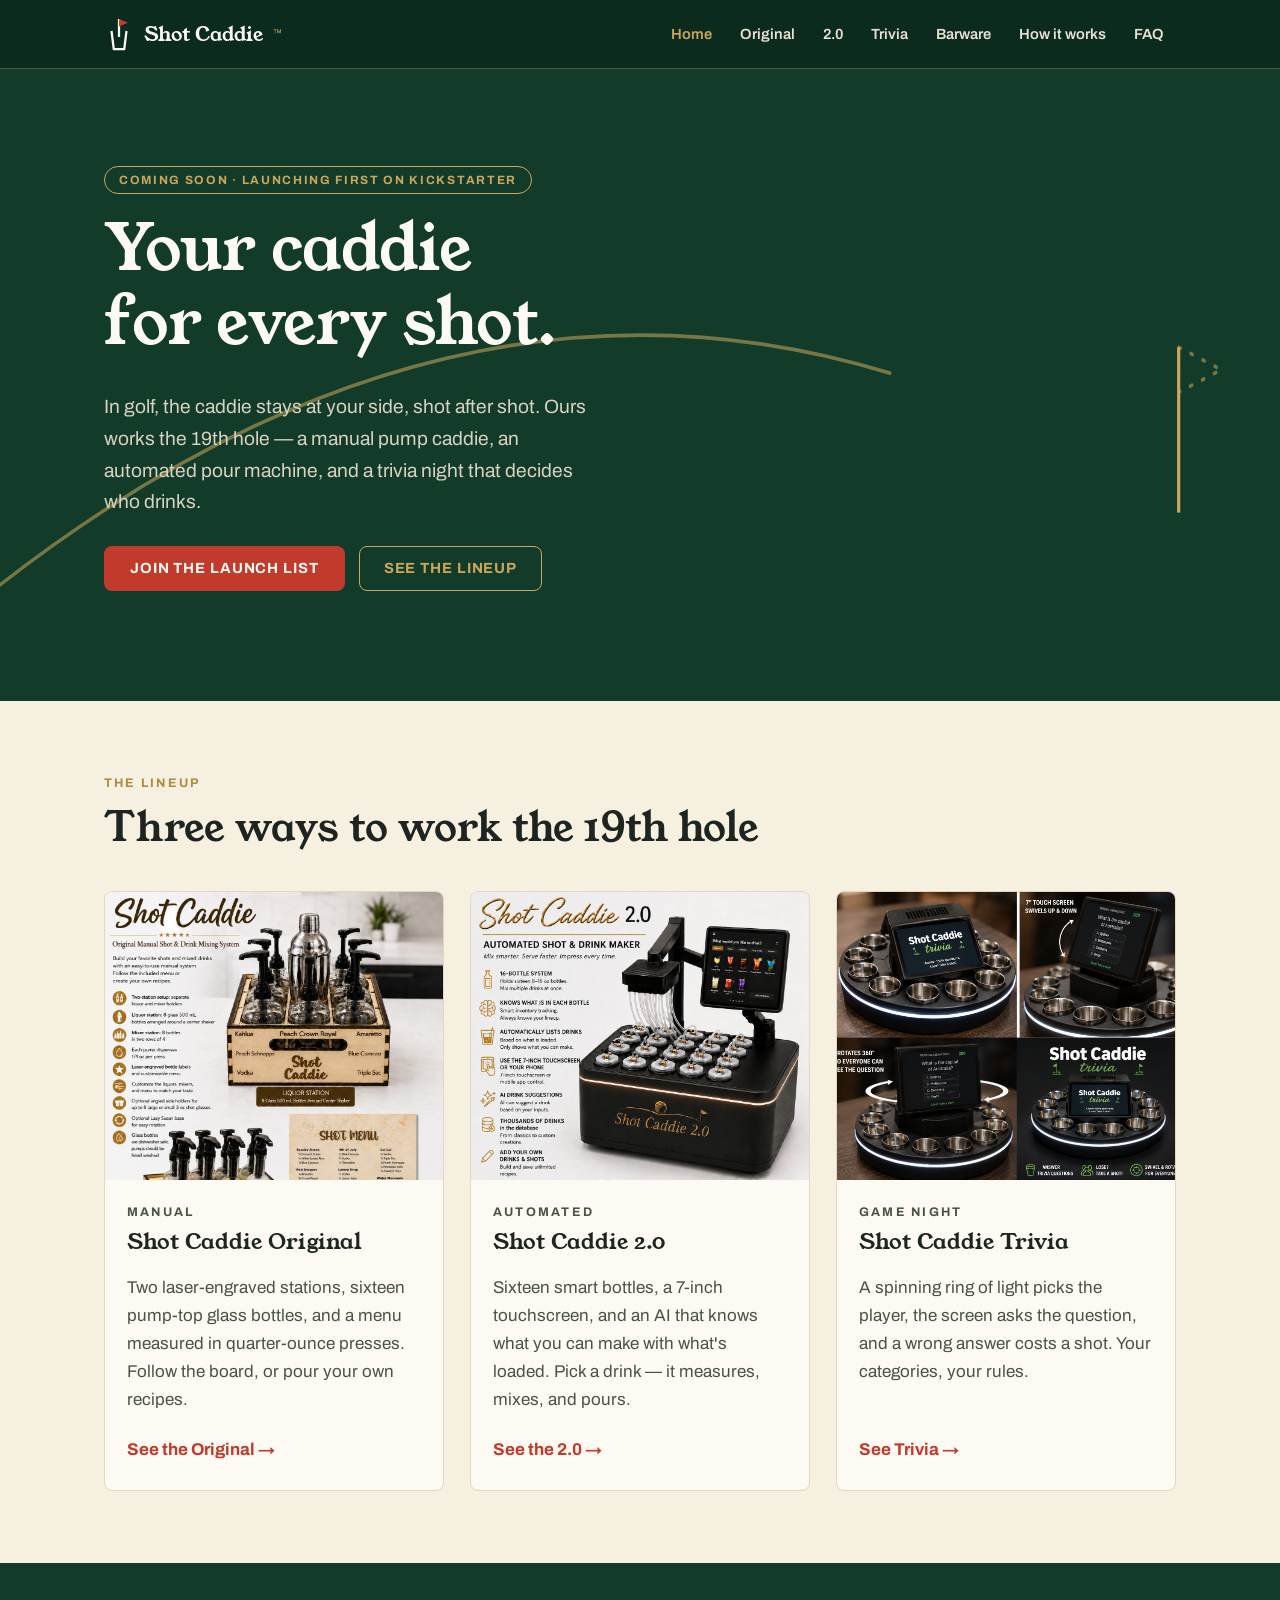
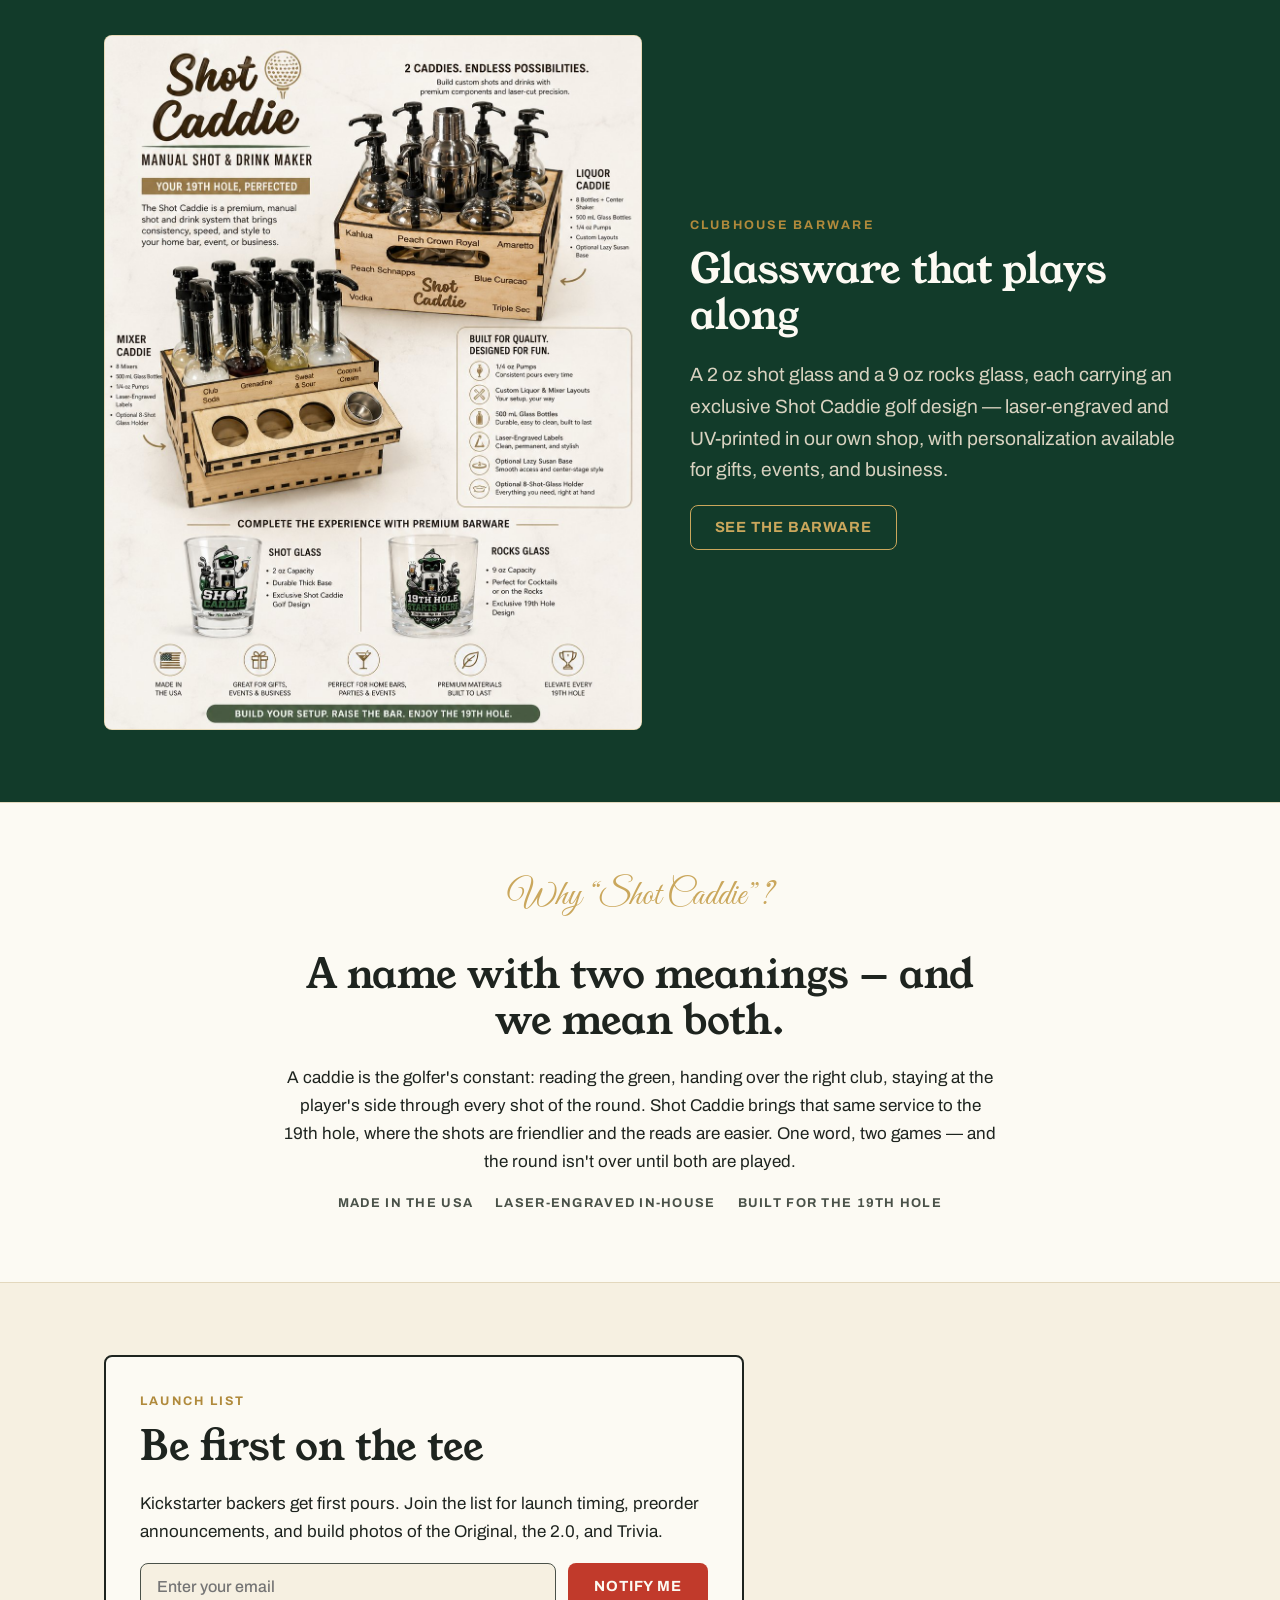
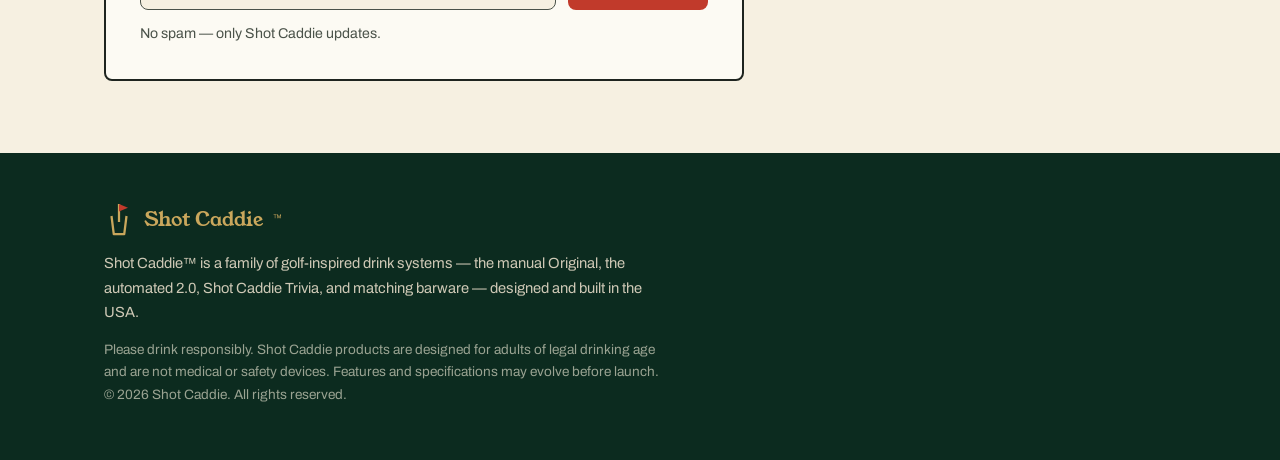
==== commit 02480197: "new web page replaced" ====
--- a/index.html
+++ b/index.html
@@ -1,617 +1,157 @@
 <!DOCTYPE html>
 <html lang="en">
 <head>
-  <!-- Google tag (gtag.js) -->
-  <script async src="https://www.googletagmanager.com/gtag/js?id=G-B96M2PZL1W"></script>
-  <script>
-    window.dataLayer = window.dataLayer || [];
-    function gtag(){dataLayer.push(arguments);}
-    gtag('js', new Date());
-    gtag('config', 'G-B96M2PZL1W');
-  </script>
+<meta charset="UTF-8">
+<meta name="viewport" content="width=device-width, initial-scale=1.0">
+<title>Shot Caddie™ — Your Caddie for Every Shot | Manual, Automated &amp; Trivia Drink Systems</title>
+<meta name="description" content="Shot Caddie is a family of golf-inspired drink systems for the 19th hole: the manual Original, the automated 2.0, Shot Caddie Trivia, and matching barware. Launching first on Kickstarter — join the list.">
+<link rel="canonical" href="https://shotcaddie.net/">
+<meta property="og:title" content="Shot Caddie™ — Your Caddie for Every Shot">
+<meta property="og:description" content="Golf-inspired drink systems for the 19th hole: manual, automated, and game night. Launching first on Kickstarter.">
+<meta property="og:type" content="website">
+<meta property="og:url" content="https://shotcaddie.net/">
+<meta property="og:image" content="https://shotcaddie.net/images/original-barware.jpg">
+<link rel="icon" href="data:image/svg+xml,%3Csvg xmlns='http://www.w3.org/2000/svg' viewBox='0 0 40 48'%3E%3Crect width='40' height='48' rx='8' fill='%230c2b1f'/%3E%3Cpath d='M10 20l3 24h14l3-24' fill='none' stroke='%23f6f0e1' stroke-width='3'/%3E%3Cline x1='20' y1='4' x2='20' y2='28' stroke='%23f6f0e1' stroke-width='3'/%3E%3Cpath d='M20 4l12 5-12 5z' fill='%23c13a2b'/%3E%3C/svg%3E">
+<link rel="preconnect" href="https://fonts.googleapis.com">
+<link rel="preconnect" href="https://fonts.gstatic.com" crossorigin>
+<link href="https://fonts.googleapis.com/css2?family=Archivo:wght@400;600;700&family=Great+Vibes&family=Young+Serif&display=swap" rel="stylesheet">
+<link rel="stylesheet" href="css/styles.css">
+</head>
+<body>
 
-  <meta charset="UTF-8" />
-  <meta name="viewport" content="width=device-width, initial-scale=1.0" />
+<header class="nav">
+  <div class="nav-inner">
+    <a class="brand" href="index.html" aria-label="Shot Caddie home">
+      <svg viewBox="0 0 40 48" aria-hidden="true"><path d="M10 20l3 24h14l3-24" fill="none" stroke="currentColor" stroke-width="3" stroke-linejoin="round"/><line x1="20" y1="4" x2="20" y2="28" stroke="currentColor" stroke-width="3"/><path d="M20 4l12 5-12 5z" fill="#c13a2b"/></svg>
+      Shot&nbsp;Caddie<span class="tm">™</span>
+    </a>
+    <button class="nav-toggle" aria-expanded="false" aria-controls="nav-links">Menu</button>
+    <nav class="nav-links" id="nav-links" aria-label="Main">
+      <a href="index.html" aria-current="page">Home</a>
+      <a href="original.html">Original</a>
+      <a href="shot-caddie-2.html">2.0</a>
+      <a href="trivia.html">Trivia</a>
+      <a href="barware.html">Barware</a>
+      <a href="how-it-works.html">How it works</a>
+      <a href="faq.html">FAQ</a>
+    </nav>
+  </div>
+</header>
 
-  <title>Shot Caddie – 2.0 (Automatic) + Shot Caddie Original (Manual)</title>
-  <meta name="description" content="Shot Caddie 2.0 is an AI-enabled automatic shot & cocktail dispenser (targeting Q2 2026). Shot Caddie Original is a manual system for custom spirits/mixers with pump-based recipes and an engraved menu (coming soon)." />
+<main>
 
-  <!-- Canonical -->
-  <link rel="canonical" href="https://shotcaddie.net/" />
+<section class="band hero">
+  <svg class="hero-arc" viewBox="0 0 1200 420" preserveAspectRatio="none" aria-hidden="true">
+    <path class="flight" d="M -30 360 Q 540 30 1105 295"/>
+    <line x1="1105" y1="295" x2="1105" y2="185" stroke="#caa75c" stroke-width="3"/>
+    <path d="M1105 185 l40 15 -40 15 z" fill="#c13a2b"/>
+  </svg>
+  <div class="wrap">
+    <span class="pill">Coming soon · Launching first on Kickstarter</span>
+    <h1>Your caddie<br>for every shot.</h1>
+    <p class="lede">In golf, the caddie stays at your side, shot after shot. Ours works the 19th hole — a manual pump caddie, an automated pour machine, and a trivia night that decides who drinks.</p>
+    <div class="hero-cta">
+      <a class="btn" href="#signup">Join the launch list</a>
+      <a class="btn-ghost" href="#lineup">See the lineup</a>
+    </div>
+  </div>
+</section>
 
-  <!-- Open Graph (for sharing) -->
-  <meta property="og:title" content="Shot Caddie – 2.0 (Automatic) + Original (Manual)" />
-  <meta property="og:description" content="Shot Caddie 2.0 is coming Q2 2026. Shot Caddie Original (manual) is coming soon with pump-based recipes, vacuum bottles, and an engraved menu." />
-  <meta property="og:url" content="https://shotcaddie.net/" />
-  <meta property="og:type" content="website" />
+<section class="sheet" id="lineup">
+  <div class="wrap">
+    <p class="eyebrow">The lineup</p>
+    <h2>Three ways to work the 19th hole</h2>
+    <div class="lineup">
+      <article class="card">
+        <img src="images/original-overview.jpg" alt="Shot Caddie Original — laser-engraved wood liquor and mixer stations with pump-top glass bottles and a center shaker" loading="lazy">
+        <div class="card-body">
+          <p class="eyebrow">Manual</p>
+          <h3>Shot Caddie Original</h3>
+          <p>Two laser-engraved stations, sixteen pump-top glass bottles, and a menu measured in quarter-ounce presses. Follow the board, or pour your own recipes.</p>
+          <a class="card-link" href="original.html">See the Original →</a>
+        </div>
+      </article>
+      <article class="card">
+        <img src="images/sc2-overview.jpg" alt="Shot Caddie 2.0 — automated drink maker with sixteen bottles and a 7-inch touchscreen" loading="lazy">
+        <div class="card-body">
+          <p class="eyebrow">Automated</p>
+          <h3>Shot Caddie 2.0</h3>
+          <p>Sixteen smart bottles, a 7-inch touchscreen, and an AI that knows what you can make with what's loaded. Pick a drink — it measures, mixes, and pours.</p>
+          <a class="card-link" href="shot-caddie-2.html">See the 2.0 →</a>
+        </div>
+      </article>
+      <article class="card">
+        <img src="images/trivia-overview.jpg" alt="Shot Caddie Trivia — rotating 7-inch touchscreen with an LED ring and shot stations around the base" loading="lazy">
+        <div class="card-body">
+          <p class="eyebrow">Game night</p>
+          <h3>Shot Caddie Trivia</h3>
+          <p>A spinning ring of light picks the player, the screen asks the question, and a wrong answer costs a shot. Your categories, your rules.</p>
+          <a class="card-link" href="trivia.html">See Trivia →</a>
+        </div>
+      </article>
+    </div>
+  </div>
+</section>
 
-  <style>
-    * { margin: 0; padding: 0; box-sizing: border-box; }
+<section class="band">
+  <div class="wrap split">
+    <div class="frame"><img src="images/original-barware.jpg" alt="Shot Caddie barware — 2 oz shot glass and 9 oz rocks glass with golf caddie designs" loading="lazy"></div>
+    <div>
+      <p class="eyebrow">Clubhouse barware</p>
+      <h2>Glassware that plays along</h2>
+      <p class="lede">A 2 oz shot glass and a 9 oz rocks glass, each carrying an exclusive Shot Caddie golf design — laser-engraved and UV-printed in our own shop, with personalization available for gifts, events, and business.</p>
+      <a class="btn-ghost" href="barware.html">See the barware</a>
+    </div>
+  </div>
+</section>
 
-    html, body {
-      min-height: 100%;
-      font-family: Arial, sans-serif;
-      color: white;
-      overflow-x: hidden;
-      background: #0a0a0a;
-    }
+<section class="sheet sheet--tee rule-top">
+  <div class="wrap center" style="max-width:760px;">
+    <p class="script">Why &ldquo;Shot Caddie&rdquo;?</p>
+    <h2>A name with two meanings — and we mean both.</h2>
+    <p>A caddie is the golfer's constant: reading the green, handing over the right club, staying at the player's side through every shot of the round. Shot Caddie brings that same service to the 19th hole, where the shots are friendlier and the reads are easier. One word, two games — and the round isn't over until both are played.</p>
+    <div class="badge-row" style="justify-content:center;">
+      <span>Made in the USA</span><span>Laser-engraved in-house</span><span>Built for the 19th hole</span>
+    </div>
+  </div>
+</section>
 
-    body {
-      display: flex;
-      flex-direction: column;
-      align-items: center;
-      padding: 20px;
-      position: relative;
-    }
+<section class="sheet rule-top">
+  <div class="wrap">
+    <div class="signup" id="signup">
+      <p class="eyebrow">Launch list</p>
+      <h2 class="mt-0">Be first on the tee</h2>
+      <p>Kickstarter backers get first pours. Join the list for launch timing, preorder announcements, and build photos of the Original, the 2.0, and Trivia.</p>
+      <!-- WIRE-UP: replace this form's action/method (or the whole form) with the signup embed
+           from your current email provider — copy it from the live shotcaddie.net page source. -->
+      <form action="#" method="post" onsubmit="alert('Connect this form to your email provider before launch — see README.txt'); return false;">
+        <input type="email" name="email" placeholder="Enter your email" aria-label="Email address" required>
+        <button class="btn" type="submit">Notify me</button>
+      </form>
+      <small>No spam — only Shot Caddie updates.</small>
+    </div>
+  </div>
+</section>
 
-    /* Background image */
-    body::before {
-      content: "";
-      position: fixed;
-      top: 0; left: 0;
-      width: 100%; height: 100%;
-      background: url('ChatGPT Image Dec 23, 2025, 11_56_40 AM.png') no-repeat center top;
-      background-size: contain;
-      z-index: -3;
-      filter: brightness(0.55);
-    }
+</main>
 
-    /* Moving liquid overlay */
-    body::after {
-      content: "";
-      position: fixed;
-      top: 0; left: 0;
-      width: 100%; height: 100%;
-      background: linear-gradient(45deg, rgba(0,255,190,0.10), rgba(0,150,255,0.10), rgba(255,100,200,0.10), rgba(0,255,190,0.10));
-      background-size: 400% 400%;
-      z-index: -2;
-      animation: moveLiquid 15s ease infinite;
-    }
+<footer class="footer">
+  <div class="wrap">
+    <a class="brand" href="index.html" aria-label="Shot Caddie home">
+      <svg viewBox="0 0 40 48" aria-hidden="true"><path d="M10 20l3 24h14l3-24" fill="none" stroke="currentColor" stroke-width="3" stroke-linejoin="round"/><line x1="20" y1="4" x2="20" y2="28" stroke="currentColor" stroke-width="3"/><path d="M20 4l12 5-12 5z" fill="#c13a2b"/></svg>
+      Shot&nbsp;Caddie<span class="tm">™</span>
+    </a>
+    <p>Shot Caddie™ is a family of golf-inspired drink systems — the manual Original, the automated 2.0, Shot Caddie Trivia, and matching barware — designed and built in the USA.</p>
+    <p class="fineprint">Please drink responsibly. Shot Caddie products are designed for adults of legal drinking age and are not medical or safety devices. Features and specifications may evolve before launch.<br>© 2026 Shot Caddie. All rights reserved.</p>
+  </div>
+</footer>
 
-    @keyframes moveLiquid {
-      0% { background-position: 0% 50%; }
-      50% { background-position: 100% 50%; }
-      100% { background-position: 0% 50%; }
-    }
-
-    /* Central liquid flow effect */
-    .liquid-flow {
-      position: fixed;
-      top: 200px;
-      left: 50%;
-      width: 20px;
-      height: 200px;
-      margin-left: -10px;
-      background: radial-gradient(circle, rgba(0,255,190,0.7) 0%, rgba(0,255,190,0.1) 80%);
-      border-radius: 50%;
-      z-index: -1;
-      animation: flowMove 2s infinite alternate, flowPulse 1.5s infinite ease-in-out;
-      pointer-events: none;
-    }
-
-    @keyframes flowMove {
-      0% { transform: translateY(0px); }
-      100% { transform: translateY(15px); }
-    }
-
-    @keyframes flowPulse {
-      0% { opacity: 0.65; }
-      50% { opacity: 1; }
-      100% { opacity: 0.65; }
-    }
-
-    /* Layout */
-    .wrap {
-      width: 100%;
-      max-width: 980px;
-      display: flex;
-      flex-direction: column;
-      gap: 18px;
-      padding-bottom: 40px;
-    }
-
-    header {
-      margin-top: 30px;
-      text-align: center;
-    }
-
-    h1 {
-      font-size: 3em;
-      margin-bottom: 0.2em;
-      text-shadow: 0 0 20px #00ffe0, 0 0 40px #00ffe0;
-      animation: glow 2s ease-in-out infinite alternate;
-      line-height: 1.1;
-    }
-
-    @keyframes glow {
-      from { text-shadow: 0 0 10px #00ffe0, 0 0 20px #00ffe0; }
-      to   { text-shadow: 0 0 30px #00ffe0, 0 0 60px #00ffe0; }
-    }
-
-    .subhead {
-      font-size: 1.2em;
-      opacity: 0.95;
-      text-shadow: 0 0 8px rgba(0,0,0,0.7);
-      margin-top: 10px;
-    }
-
-    .badge {
-      display: inline-block;
-      margin-top: 14px;
-      padding: 8px 12px;
-      border: 1px solid rgba(0,255,224,0.35);
-      border-radius: 999px;
-      background: rgba(0,0,0,0.35);
-      backdrop-filter: blur(6px);
-      font-weight: bold;
-      letter-spacing: 0.3px;
-    }
-
-    .badge-preorder {
-      display: inline-block;
-      margin-top: 10px;
-      padding: 8px 12px;
-      border: 1px solid rgba(0,255,174,0.55);
-      border-radius: 999px;
-      background: rgba(0,0,0,0.42);
-      backdrop-filter: blur(6px);
-      font-weight: bold;
-      letter-spacing: 0.3px;
-      color: #00ffae;
-    }
-
-    nav {
-      display: flex;
-      gap: 12px;
-      justify-content: center;
-      flex-wrap: wrap;
-      margin-top: 14px;
-    }
-
-    nav a {
-      color: #00ffe0;
-      text-decoration: none;
-      font-weight: bold;
-      border-bottom: 1px solid transparent;
-      padding-bottom: 2px;
-    }
-
-    nav a:hover { border-bottom-color: #00ffe0; }
-
-    .card {
-      width: 100%;
-      background: rgba(0,0,0,0.55);
-      border: 1px solid rgba(255,255,255,0.12);
-      border-radius: 14px;
-      padding: 18px;
-      box-shadow: 0 10px 30px rgba(0,0,0,0.35);
-      backdrop-filter: blur(8px);
-    }
-
-    .card-preorder {
-      border: 1px solid rgba(0,255,174,0.35);
-      box-shadow: 0 10px 30px rgba(0,0,0,0.35), 0 0 28px rgba(0,255,174,0.10);
-    }
-
-    h2 {
-      font-size: 1.6em;
-      margin-bottom: 10px;
-      text-shadow: 0 0 10px rgba(0,255,224,0.35);
-    }
-
-    p {
-      line-height: 1.55;
-      opacity: 0.95;
-      text-shadow: 0 0 5px rgba(0,0,0,0.75);
-      margin-bottom: 10px;
-    }
-
-    ul {
-      margin-left: 18px;
-      line-height: 1.6;
-      opacity: 0.95;
-    }
-
-    .cta {
-      display: grid;
-      grid-template-columns: 1.2fr 0.8fr;
-      gap: 14px;
-      align-items: center;
-    }
-
-    .two-col {
-      display: grid;
-      grid-template-columns: 1.1fr 0.9fr;
-      gap: 14px;
-      align-items: start;
-    }
-
-    .pillrow {
-      display: flex;
-      flex-wrap: wrap;
-      gap: 10px;
-      margin-top: 10px;
-    }
-
-    .pill {
-      border: 1px solid rgba(0,255,224,0.25);
-      border-radius: 999px;
-      padding: 8px 12px;
-      background: rgba(0,0,0,0.35);
-      font-weight: bold;
-      font-size: 0.95em;
-    }
-
-    .fineprint {
-      font-size: 0.95em;
-      opacity: 0.85;
-      margin-top: 6px;
-    }
-
-    form {
-      display: flex;
-      flex-direction: column;
-      gap: 10px;
-      width: 100%;
-      max-width: 520px;
-    }
-
-    input[type="email"] {
-      padding: 12px;
-      font-size: 1em;
-      border-radius: 8px;
-      border: none;
-      width: 100%;
-    }
-
-    button {
-      padding: 12px 20px;
-      font-size: 1em;
-      border: none;
-      border-radius: 8px;
-      background-color: #00ffae;
-      color: #000;
-      cursor: pointer;
-      font-weight: bold;
-      transition: all 0.2s ease;
-      width: 100%;
-    }
-
-    button:hover { transform: translateY(-1px); background-color: #00dd95; }
-
-    /* Buttons */
-    .btn {
-      display: inline-block;
-      text-align: center;
-      padding: 12px 20px;
-      font-size: 1em;
-      border-radius: 8px;
-      background-color: #00ffae;
-      color: #000;
-      font-weight: bold;
-      text-decoration: none;
-      transition: all 0.2s ease;
-      width: 100%;
-      border: none;
-    }
-
-    .btn-secondary {
-      background: rgba(0,0,0,0.0);
-      border: 1px solid rgba(0,255,224,0.35);
-      color: #00ffe0;
-    }
-
-    .btn-secondary:hover {
-      background: rgba(0,0,0,0.20);
-      border-color: rgba(0,255,224,0.65);
-      transform: translateY(-1px);
-    }
-
-    /* Disabled "coming soon" button */
-    .btn-disabled {
-      background: rgba(255,255,255,0.10);
-      border: 1px solid rgba(255,255,255,0.18);
-      color: rgba(255,255,255,0.65);
-      cursor: not-allowed;
-      pointer-events: none;
-      text-shadow: none;
-    }
-
-    .config-grid {
-      display: grid;
-      grid-template-columns: repeat(3, 1fr);
-      gap: 12px;
-      margin-top: 10px;
-    }
-
-    .config {
-      border: 1px solid rgba(255,255,255,0.10);
-      border-radius: 12px;
-      padding: 14px;
-      background: rgba(255,255,255,0.04);
-    }
-
-    .config h4 {
-      margin-bottom: 6px;
-      color: #00ffe0;
-      font-size: 1.05em;
-    }
-
-    .callout {
-      margin-top: 10px;
-      padding: 12px 14px;
-      border-radius: 12px;
-      border: 1px solid rgba(0,255,174,0.35);
-      background: rgba(0,0,0,0.35);
-    }
-
-    .photo-grid {
-      display: grid;
-      grid-template-columns: repeat(3, 1fr);
-      gap: 12px;
-      margin-top: 10px;
-    }
-
-    .photo {
-      border: 1px dashed rgba(255,255,255,0.22);
-      border-radius: 12px;
-      background: rgba(255,255,255,0.05);
-      padding: 14px;
-      min-height: 140px;
-      display: flex;
-      flex-direction: column;
-      justify-content: center;
-      gap: 6px;
-    }
-
-    .photo strong { color: #00ffe0; }
-    .photo small { opacity: 0.8; line-height: 1.4; }
-
-    footer {
-      text-align: center;
-      opacity: 0.85;
-      font-size: 0.95em;
-      margin-top: 10px;
-    }
-
-    @media (max-width: 900px) {
-      .cta { grid-template-columns: 1fr; }
-      .two-col { grid-template-columns: 1fr; }
-      .config-grid { grid-template-columns: 1fr; }
-      .photo-grid { grid-template-columns: 1fr; }
-      h1 { font-size: 2.2em; }
-    }
-  </style>
-</head>
-
-<body>
-  <div class="liquid-flow" aria-hidden="true"></div>
-
-  <div class="wrap">
-    <header>
-      <h1>Shot Caddie</h1>
-      <p class="subhead">
-        Two versions. One mission: make serving shots and mixed drinks faster, cleaner, and easier.
-      </p>
-
-      <div class="badge">Shot Caddie 2.0 (Automatic) • Coming Q2 2026</div>
-      <div class="badge-preorder">Shot Caddie Original (Manual) • Coming soon</div>
-
-      <nav aria-label="Primary">
-        <a href="#original">Original (Manual)</a>
-        <a href="#two">2.0 Overview</a>
-        <a href="/how-it-works.html">How it works</a>
-        <a href="/faq.html">FAQ</a>
-        <a href="#signup">Updates</a>
-      </nav>
-    </header>
-
-    <!-- ORIGINAL -->
-    <section class="card card-preorder" id="original">
-      <h2>Shot Caddie Original (Manual) — Coming soon</h2>
-
-      <div class="two-col">
-        <div>
-          <p>
-            Shot Caddie Original is the “good time” manual system: you <strong>choose your custom alcohols and mixers</strong>,
-            load them into the bottles, and follow a simple <strong>pump-count menu</strong> so anyone can make consistent drinks.
-          </p>
-
-          <div class="pillrow" aria-label="Original highlights">
-            <div class="pill">270mm × 270mm (≈ 10.6″ × 10.6″)</div>
-            <div class="pill">Lazy Susan base</div>
-            <div class="pill">Pump-count recipes</div>
-            <div class="pill">Vacuum insulated bottles</div>
-            <div class="pill">Engraved menu board</div>
-          </div>
-
-          <p class="fineprint">
-            Pump volume is approximate and can vary depending on the liquid and how the pump is pressed.
-          </p>
-        </div>
-
-        <div>
-          <p><strong>Preorder</strong></p>
-          <span class="btn btn-disabled">Preorder Coming Soon</span>
-
-          <p class="fineprint" style="margin-top:10px;">
-            Want to be first when ordering opens? Join the list below.
-          </p>
-          <a class="btn btn-secondary" href="#signup">Get Updates</a>
-        </div>
-      </div>
-
-      <h3 style="margin-top:14px; color:#00ffe0; font-size:1.1em;">Choose your configuration</h3>
-
-      <div class="config-grid" aria-label="Choose your configuration">
-        <div class="config">
-          <h4>Mixer Unit</h4>
-          <p style="margin-bottom:8px;">
-            <strong>8 pump mixers</strong> + <strong>9th center hole</strong> for a top-off pour bottle (Sprite/Coke/Cranberry)
-            or an extra mixer.
-          </p>
-          <ul>
-            <li>Great for building mixed shots fast</li>
-            <li>Top off mixed drinks without a pump</li>
-          </ul>
-        </div>
-
-        <div class="config">
-          <h4>Liquor Unit</h4>
-          <p style="margin-bottom:8px;">
-            <strong>8 pump liquors</strong> + a <strong>center holder</strong> for the included shaker to mix drinks in.
-          </p>
-          <ul>
-            <li>Fast access to your core spirits</li>
-            <li>Center shaker keeps the workflow clean</li>
-          </ul>
-        </div>
-
-        <div class="config">
-          <h4>Custom Menu Option</h4>
-          <p style="margin-bottom:8px;">
-            Want your own lineup? Choose <strong>custom bottle labels</strong> and a <strong>custom engraved menu</strong>.
-          </p>
-          <ul>
-            <li>We engrave your bottle names on the sides</li>
-            <li>We engrave your recipe list as pump-counts</li>
-          </ul>
-        </div>
-      </div>
-
-      <div class="callout" role="note" aria-label="Most people get two">
-        <p style="margin:0;">
-          <strong>Most people get two.</strong> The common setup is <strong>one Mixer Unit + one Liquor Unit</strong> —
-          so everything is organized and mixed drinks are quick and easy.
-        </p>
-      </div>
-
-      <h3 style="margin-top:14px; color:#00ffe0; font-size:1.1em;">Standard menu vs Custom menu (boilerplate)</h3>
-      <ul>
-        <li>
-          <strong>Standard Menu:</strong> Choose a standard “mixers + liquors” lineup that matches our included recipe board.
-          Bottles and labels are engraved to match the standard menu selections.
-        </li>
-        <li>
-          <strong>Custom Menu:</strong> Provide your own bottle names (mixers/liquors) and your recipe list.
-          We engrave a custom wood menu board and matching bottle labels.
-        </li>
-      </ul>
-      <p class="fineprint">
-        We’ll add a simple “menu builder” workflow later (upload a list, approve a proof, then we engrave and ship).
-      </p>
-
-      <h3 style="margin-top:14px; color:#00ffe0; font-size:1.1em;">How the menu works</h3>
-      <p>
-        The included wood menu lists each drink as pump counts (example: “2 pumps Mixer A + 1 pump Mixer B + 1 pump Liquor C”).
-        To make multiple shots at once, simply <strong>multiply the pump counts</strong> by the number of shots you want.
-      </p>
-
-      <h3 style="margin-top:14px; color:#00ffe0; font-size:1.1em;">What’s in the box</h3>
-      <ul>
-        <li><strong>Shot Caddie Original base</strong> (manual) on a <strong>Lazy Susan</strong> for easy access to all bottles</li>
-        <li>
-          <strong>Either:</strong> (A) <strong>8 or 9</strong> vacuum-insulated <strong>500ml stainless steel bottles</strong>,
-          <strong>or</strong> (B) <strong>8</strong> vacuum-insulated <strong>500ml bottles</strong> + a <strong>shaker</strong> to mix drinks in
-        </li>
-        <li><strong>8 pumps</strong> (approximately <strong>14oz</strong> each) + <strong>storage caps</strong> for all bottles</li>
-        <li><strong>Engraved wood menu</strong> with instructions and multiple shot/drink menu items</li>
-      </ul>
-
-      <h3 style="margin-top:14px; color:#00ffe0; font-size:1.1em;">Who it’s for</h3>
-      <ul>
-        <li><strong>Parties</strong> and get-togethers</li>
-        <li><strong>Home bars</strong> and game rooms</li>
-        <li><strong>Tailgating</strong> and outdoor hangouts</li>
-        <li>Anywhere a <strong>good time</strong> is wanted</li>
-      </ul>
-
-      <h3 style="margin-top:14px; color:#00ffe0; font-size:1.1em;">Customization (early editions)</h3>
-      <ul>
-        <li><strong>Laser-cut plywood</strong> base with optional <strong>laser-engraved bottle names</strong></li>
-        <li><strong>Standard menus</strong> for common mixers and liquors</li>
-        <li><strong>Custom menu option:</strong> provide your recipe list and we engrave a custom wood menu</li>
-      </ul>
-
-      <h3 style="margin-top:14px; color:#00ffe0; font-size:1.1em;">Photos (coming soon)</h3>
-      <div class="photo-grid" aria-label="Photo placeholders">
-        <div class="photo">
-          <strong>Original — Mixer Unit</strong>
-          <small>8 pump mixers + center pour bottle (Sprite/Coke/Cranberry)</small>
-        </div>
-        <div class="photo">
-          <strong>Original — Liquor Unit</strong>
-          <small>8 pump liquors + center shaker holder (included shaker)</small>
-        </div>
-        <div class="photo">
-          <strong>Engraved Menu Board</strong>
-          <small>Wood menu showing pump-count recipes + scaling instructions</small>
-        </div>
-      </div>
-
-      <p class="fineprint">
-        Note: Always drink responsibly. Shot Caddie is designed for adult beverage dispensing and is not a medical or safety device.
-      </p>
-    </section>
-
-    <!-- 2.0 -->
-    <section class="card" id="two">
-      <h2>Shot Caddie 2.0 (Automatic) — Coming Q2 2026</h2>
-      <p>
-        Shot Caddie 2.0 is the automated version: stock spirits and mixers, then the system
-        <strong>measures and pours</strong> shots and cocktails with repeatable calibration and an optional AI-enabled recipe assistant.
-      </p>
-      <p>
-        It’s built for people who want a clean setup for entertaining: less mess, fewer measuring cups, and an easy way to see
-        what you can make with what’s loaded.
-      </p>
-
-      <div class="pillrow" aria-label="Highlights">
-        <div class="pill">Up to 16 bottles</div>
-        <div class="pill">Automated measured pours</div>
-        <div class="pill">Recipe matching</div>
-        <div class="pill">AI-enabled suggestions</div>
-        <div class="pill">Easy bottle swaps</div>
-      </div>
-    </section>
-
-    <!-- Updates -->
-    <section class="card" id="signup">
-      <h2>Get updates (Original + 2.0)</h2>
-
-      <div class="cta">
-        <div>
-          <p>
-            Join the list for launch timing, photos, preorder announcements, and product updates.
-          </p>
-
-          <form action="https://formspree.io/f/xqezneng" method="POST">
-            <input type="hidden" name="_redirect" value="https://shotcaddie.net/thanks.html" />
-            <label for="email" style="position:absolute;left:-10000px;top:auto;width:1px;height:1px;overflow:hidden;">Email</label>
-            <input id="email" type="email" name="email" placeholder="Enter your email" required />
-            <button type="submit">Notify Me</button>
-          </form>
-
-          <p class="fineprint">No spam — only Shot Caddie updates.</p>
-        </div>
-
-        <div>
-          <p><strong>Learn more:</strong></p>
-          <ul>
-            <li><a href="/how-it-works.html" style="color:#00ffe0;">How it works</a></li>
-            <li><a href="/faq.html" style="color:#00ffe0;">FAQ</a></li>
-          </ul>
-        </div>
-      </div>
-    </section>
-
-    <footer>
-      <p>© <span id="year"></span> Shot Caddie</p>
-    </footer>
-  </div>
-
-  <script>
-    document.getElementById("year").textContent = new Date().getFullYear();
-  </script>
+<script>
+document.querySelector('.nav-toggle').addEventListener('click', function () {
+  var links = document.getElementById('nav-links');
+  var open = links.classList.toggle('open');
+  this.setAttribute('aria-expanded', open);
+});
+</script>
 </body>
 </html>
--- a/css/styles.css
+++ b/css/styles.css
@@ -0,0 +1,212 @@
+/* ============================================================
+   SHOT CADDIE — clubhouse scorecard design system
+   Palette: Fairway green / Scorecard cream / Brass / Pin-flag red
+   Type:    Young Serif (display) · Archivo (body & UI) · Great Vibes (script)
+   ============================================================ */
+
+:root {
+  --fairway: #123b2a;
+  --fairway-deep: #0c2b1f;
+  --scorecard: #f6f0e1;
+  --paper-edge: #e3d8bd;
+  --tee: #fcfaf3;
+  --ink: #1e241f;
+  --ink-soft: #4a5249;
+  --brass: #b08a3c;
+  --brass-soft: #caa75c;
+  --pin: #c13a2b;
+  --pin-dark: #a02d20;
+  --radius: 8px;
+  --wrap: 1120px;
+}
+
+* { box-sizing: border-box; }
+html { scroll-behavior: smooth; }
+body {
+  margin: 0;
+  font-family: "Archivo", system-ui, sans-serif;
+  font-size: 1.0625rem;
+  line-height: 1.65;
+  color: var(--ink);
+  background: var(--scorecard);
+}
+img { max-width: 100%; height: auto; display: block; }
+a { color: var(--pin); }
+a:focus-visible, button:focus-visible, input:focus-visible, summary:focus-visible {
+  outline: 3px solid var(--brass);
+  outline-offset: 2px;
+}
+
+.wrap { max-width: var(--wrap); margin: 0 auto; padding: 0 24px; }
+
+/* ---------- type ---------- */
+h1, h2, h3 { font-family: "Young Serif", Georgia, serif; font-weight: 400; line-height: 1.15; margin: 0 0 0.5em; }
+h1 { font-size: clamp(2.4rem, 5.5vw, 4rem); letter-spacing: -0.01em; }
+h2 { font-size: clamp(1.7rem, 3.4vw, 2.5rem); }
+h3 { font-size: 1.35rem; }
+p  { margin: 0 0 1em; }
+.eyebrow {
+  font-family: "Archivo", sans-serif;
+  font-size: 0.78rem; font-weight: 700;
+  letter-spacing: 0.18em; text-transform: uppercase;
+  color: var(--brass); margin: 0 0 0.75rem;
+}
+.script {
+  font-family: "Great Vibes", cursive;
+  font-size: clamp(1.6rem, 3vw, 2.2rem);
+  color: var(--brass-soft); line-height: 1.2;
+}
+.lede { font-size: 1.2rem; color: var(--ink-soft); max-width: 46ch; }
+.band .lede { color: #d8d2c0; }
+
+/* ---------- bands & sheets ---------- */
+.band  { background: var(--fairway); color: var(--tee); padding: 72px 0; }
+.band h1, .band h2, .band h3 { color: var(--tee); }
+.sheet { background: var(--scorecard); padding: 72px 0; }
+.sheet--tee { background: var(--tee); }
+.rule-top { border-top: 1px solid var(--paper-edge); }
+
+/* ---------- nav ---------- */
+.nav {
+  position: sticky; top: 0; z-index: 50;
+  background: var(--fairway-deep);
+  border-bottom: 1px solid rgba(202, 167, 92, 0.35);
+}
+.nav-inner { display: flex; align-items: center; gap: 20px; padding: 14px 24px; max-width: var(--wrap); margin: 0 auto; }
+.brand { display: flex; align-items: center; gap: 10px; color: var(--tee); text-decoration: none; font-family: "Young Serif", serif; font-size: 1.25rem; }
+.brand svg { width: 30px; height: 36px; flex: none; }
+.brand .tm { font-family: "Archivo", sans-serif; font-size: 0.6rem; vertical-align: super; color: var(--brass-soft); }
+.nav-links { display: flex; gap: 4px; margin-left: auto; flex-wrap: wrap; }
+.nav-links a {
+  color: #e8e2d0; text-decoration: none; font-size: 0.92rem; font-weight: 600;
+  padding: 8px 12px; border-radius: 6px;
+}
+.nav-links a:hover { background: rgba(255,255,255,0.08); color: var(--tee); }
+.nav-links a[aria-current="page"] { color: var(--brass-soft); }
+.nav-toggle {
+  display: none; margin-left: auto;
+  background: none; border: 1.5px solid var(--brass-soft); color: var(--brass-soft);
+  border-radius: 6px; padding: 6px 12px; font: 600 0.9rem "Archivo", sans-serif; cursor: pointer;
+}
+@media (max-width: 860px) {
+  .nav-toggle { display: block; }
+  .nav-links { display: none; flex-basis: 100%; flex-direction: column; }
+  .nav-links.open { display: flex; }
+}
+
+/* ---------- hero ---------- */
+.hero { position: relative; overflow: hidden; padding: 96px 0 110px; }
+.hero .wrap { position: relative; z-index: 2; }
+.hero-arc { position: absolute; inset: 0; width: 100%; height: 100%; z-index: 1; pointer-events: none; }
+.hero-arc path { fill: none; stroke: var(--brass-soft); stroke-width: 2.5; stroke-dasharray: 2 10; stroke-linecap: round; opacity: 0.55; }
+@media (prefers-reduced-motion: no-preference) {
+  .hero-arc .flight { stroke-dashoffset: 900; animation: flight 2.4s ease-out 0.3s forwards; stroke-dasharray: 900; }
+  @keyframes flight { to { stroke-dashoffset: 0; } }
+}
+.hero-cta { display: flex; gap: 14px; flex-wrap: wrap; margin-top: 28px; }
+
+/* ---------- buttons & pills ---------- */
+.btn {
+  display: inline-block; background: var(--pin); color: var(--tee);
+  font: 700 0.92rem/1 "Archivo", sans-serif; letter-spacing: 0.06em; text-transform: uppercase;
+  padding: 15px 26px; border-radius: var(--radius); text-decoration: none; border: none; cursor: pointer;
+}
+.btn:hover { background: var(--pin-dark); }
+.btn-ghost {
+  display: inline-block; background: transparent; color: var(--brass-soft);
+  font: 700 0.92rem/1 "Archivo", sans-serif; letter-spacing: 0.06em; text-transform: uppercase;
+  padding: 14px 24px; border-radius: var(--radius); text-decoration: none; border: 1.5px solid var(--brass-soft);
+}
+.btn-ghost:hover { color: var(--tee); border-color: var(--tee); }
+.sheet .btn-ghost { color: var(--fairway); border-color: var(--fairway); }
+.sheet .btn-ghost:hover { color: var(--pin); border-color: var(--pin); }
+.pill {
+  display: inline-block; font: 700 0.75rem/1 "Archivo", sans-serif;
+  letter-spacing: 0.14em; text-transform: uppercase;
+  color: var(--brass); border: 1.5px solid var(--brass);
+  border-radius: 999px; padding: 7px 14px; margin-bottom: 18px;
+}
+.band .pill { color: var(--brass-soft); border-color: var(--brass-soft); }
+
+/* ---------- lineup cards ---------- */
+.lineup { display: grid; grid-template-columns: repeat(3, 1fr); gap: 26px; margin-top: 40px; }
+@media (max-width: 940px) { .lineup { grid-template-columns: 1fr; } }
+.card {
+  background: var(--tee); border: 1px solid var(--paper-edge); border-radius: var(--radius);
+  overflow: hidden; display: flex; flex-direction: column;
+}
+.card img { aspect-ratio: 4 / 3.4; object-fit: cover; object-position: top; }
+.card-body { padding: 22px 22px 26px; display: flex; flex-direction: column; gap: 8px; flex: 1; }
+.card-body p { color: var(--ink-soft); margin: 0; }
+.card-link { margin-top: auto; padding-top: 14px; font-weight: 700; text-decoration: none; }
+.card-link:hover { text-decoration: underline; }
+
+/* ---------- feature plaques ---------- */
+.features { display: grid; grid-template-columns: repeat(auto-fit, minmax(240px, 1fr)); gap: 26px 34px; padding: 0; margin: 36px 0 0; list-style: none; }
+.features li { border-top: 3px solid var(--brass); padding-top: 14px; }
+.features h4 { margin: 0 0 6px; font: 700 1rem "Archivo", sans-serif; letter-spacing: 0.02em; }
+.features p { margin: 0; color: var(--ink-soft); font-size: 0.98rem; }
+.band .features p { color: #d8d2c0; }
+
+/* ---------- scorecard tables (signature) ---------- */
+.scorecard { background: var(--tee); border: 2px solid var(--ink); border-radius: 4px; margin: 36px 0 8px; overflow: hidden; }
+.scorecard-head {
+  display: flex; justify-content: space-between; align-items: baseline; gap: 12px;
+  background: var(--fairway); color: var(--tee); padding: 12px 18px;
+  font: 700 0.8rem "Archivo", sans-serif; letter-spacing: 0.16em; text-transform: uppercase;
+}
+.scorecard-head .hole { color: var(--brass-soft); }
+.scorecard table { width: 100%; border-collapse: collapse; }
+.scorecard th, .scorecard td { text-align: left; padding: 12px 18px; border-top: 1px solid var(--paper-edge); vertical-align: top; }
+.scorecard th { width: 34%; font: 700 0.85rem "Archivo", sans-serif; letter-spacing: 0.08em; text-transform: uppercase; color: var(--ink-soft); }
+.scorecard tr.flag th { border-left: 4px solid var(--pin); }
+.scorecard tfoot td { font-size: 0.9rem; color: var(--ink-soft); background: var(--scorecard); }
+
+/* ---------- media rows ---------- */
+.split { display: grid; grid-template-columns: 1.05fr 0.95fr; gap: 48px; align-items: center; }
+@media (max-width: 900px) { .split { grid-template-columns: 1fr; } }
+.frame { border: 1px solid var(--paper-edge); border-radius: var(--radius); overflow: hidden; background: var(--tee); }
+.band .frame { border-color: rgba(202,167,92,0.4); }
+
+/* ---------- steps (how it works) ---------- */
+.steps { counter-reset: step; padding: 0; margin: 28px 0 0; list-style: none; max-width: 62ch; }
+.steps li { counter-increment: step; position: relative; padding: 0 0 22px 58px; }
+.steps li::before {
+  content: counter(step);
+  position: absolute; left: 0; top: 0;
+  width: 38px; height: 38px; border-radius: 50%;
+  background: var(--fairway); color: var(--brass-soft);
+  font: 700 1rem/38px "Archivo", sans-serif; text-align: center;
+}
+.steps h4 { margin: 0 0 4px; font: 700 1.02rem "Archivo", sans-serif; }
+.steps p { margin: 0; color: var(--ink-soft); }
+
+/* ---------- menu chips ---------- */
+.chips { display: flex; flex-wrap: wrap; gap: 10px; padding: 0; margin: 18px 0 0; list-style: none; }
+.chips li {
+  background: var(--tee); border: 1px solid var(--paper-edge); border-radius: 999px;
+  padding: 8px 16px; font-size: 0.92rem; font-weight: 600;
+}
+
+/* ---------- signup ---------- */
+.signup { background: var(--tee); border: 2px solid var(--ink); border-radius: var(--radius); padding: 34px; max-width: 640px; }
+.signup form { display: flex; gap: 12px; flex-wrap: wrap; margin-top: 16px; }
+.signup input[type="email"] {
+  flex: 1 1 240px; padding: 14px 16px; font: 500 1rem "Archivo", sans-serif;
+  border: 1.5px solid var(--ink-soft); border-radius: var(--radius); background: var(--scorecard);
+}
+.signup small { display: block; margin-top: 12px; color: var(--ink-soft); }
+
+/* ---------- footer ---------- */
+.footer { background: var(--fairway-deep); color: #cfc9b6; padding: 48px 0 40px; font-size: 0.92rem; }
+.footer .brand { margin-bottom: 14px; }
+.footer p { max-width: 70ch; }
+.footer .fineprint { color: #9aa392; font-size: 0.85rem; }
+.footer a { color: var(--brass-soft); }
+
+/* ---------- utilities ---------- */
+.mt-0 { margin-top: 0; }
+.center { text-align: center; }
+.stack > * + * { margin-top: 14px; }
+.badge-row { display: flex; flex-wrap: wrap; gap: 10px 22px; margin-top: 20px; font: 700 0.8rem "Archivo", sans-serif; letter-spacing: 0.1em; text-transform: uppercase; color: var(--ink-soft); }
+.band .badge-row { color: #d8d2c0; }
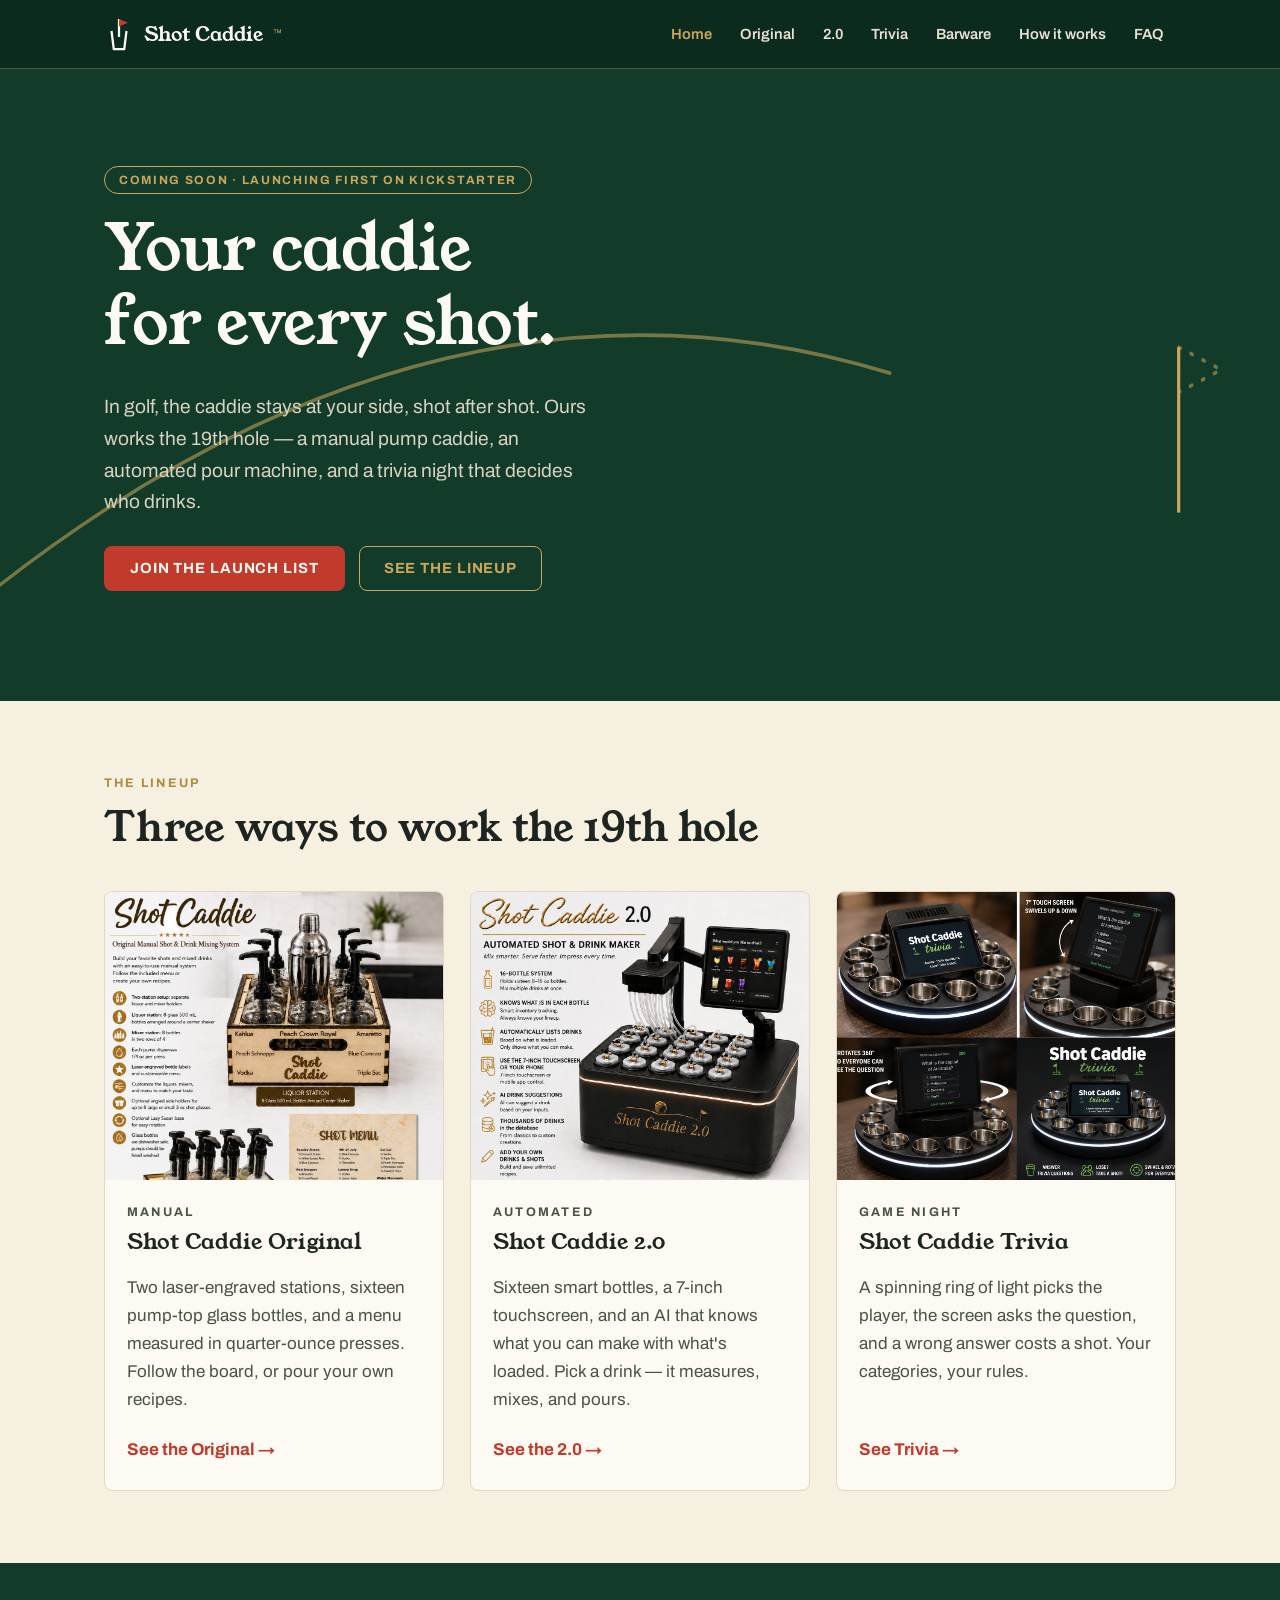
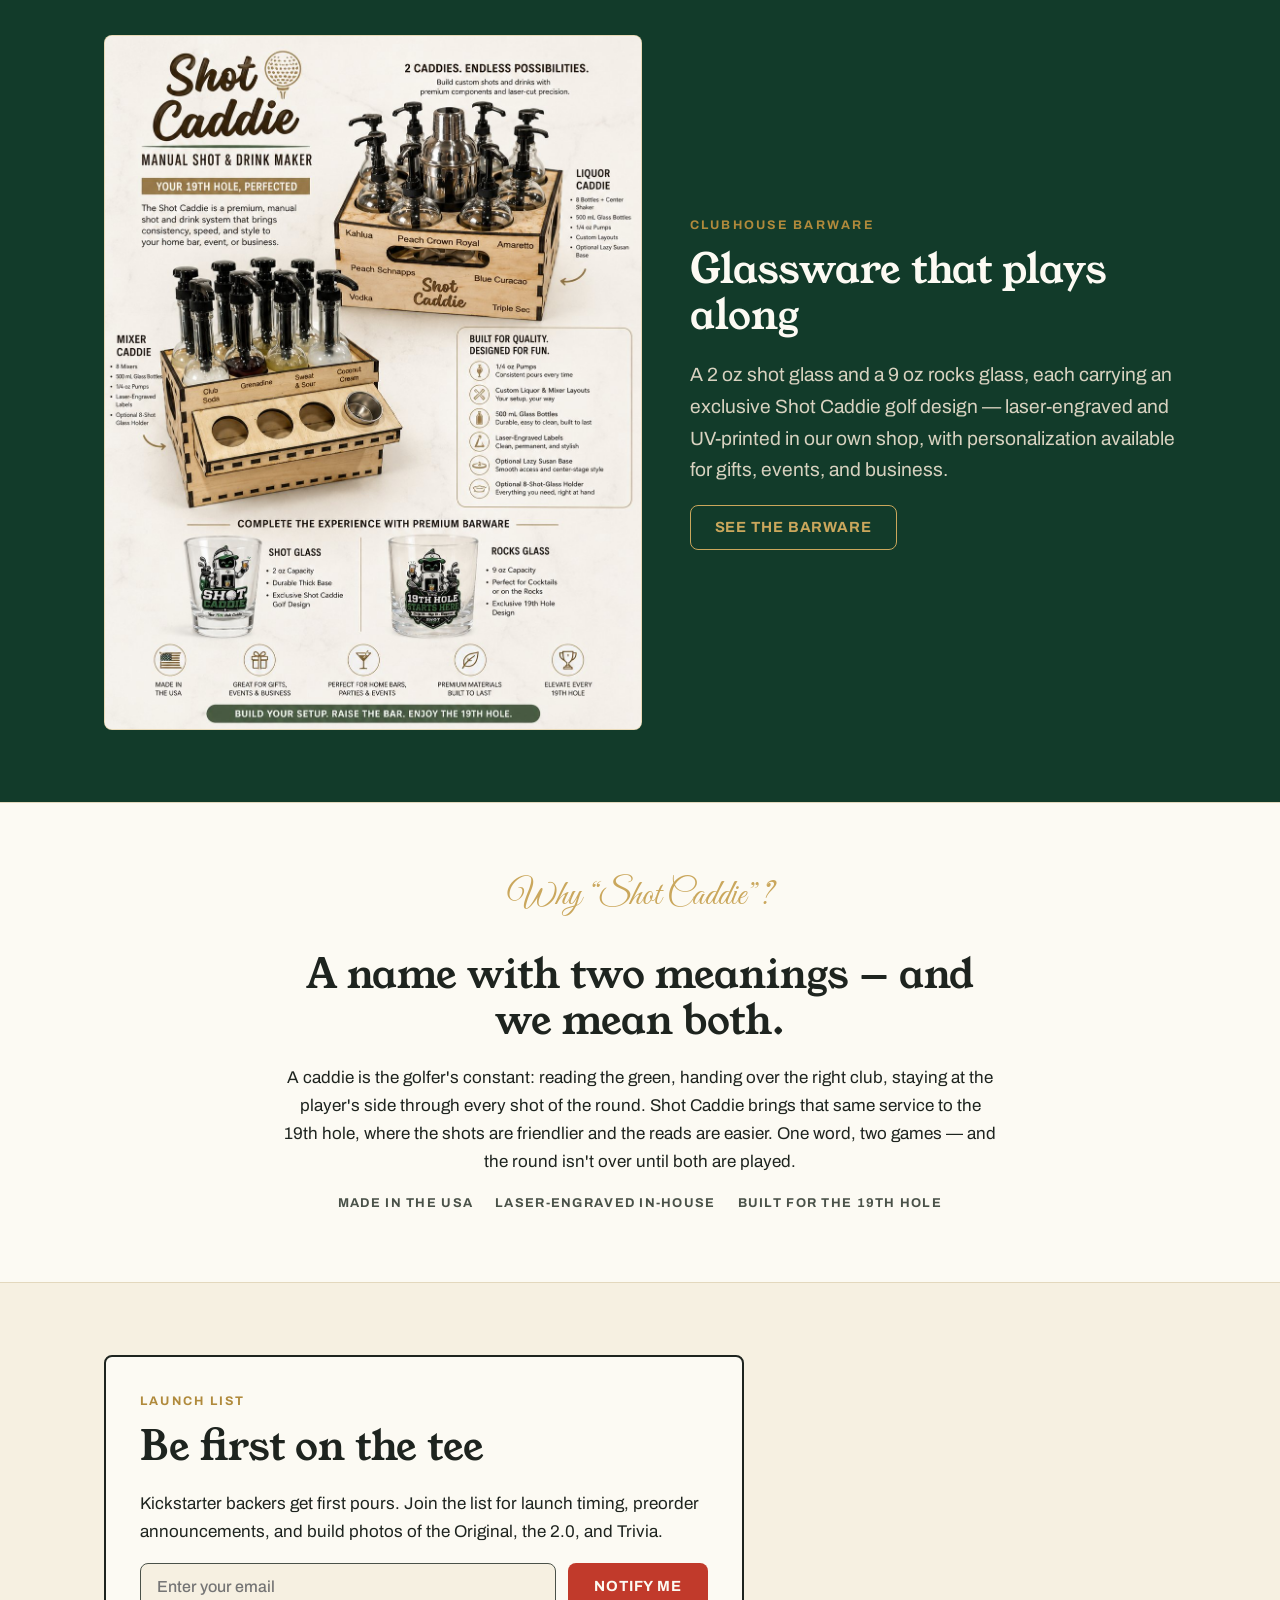
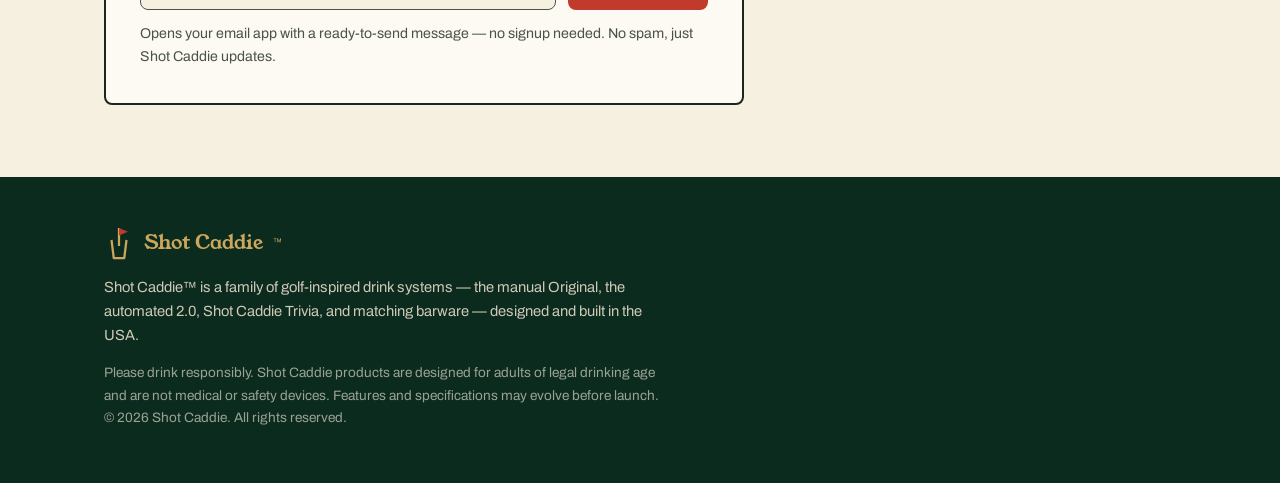
==== commit e33101db: "fix email fix emal" ====
--- a/index.html
+++ b/index.html
@@ -122,13 +122,12 @@
       <p class="eyebrow">Launch list</p>
       <h2 class="mt-0">Be first on the tee</h2>
       <p>Kickstarter backers get first pours. Join the list for launch timing, preorder announcements, and build photos of the Original, the 2.0, and Trivia.</p>
-      <!-- WIRE-UP: replace this form's action/method (or the whole form) with the signup embed
-           from your current email provider — copy it from the live shotcaddie.net page source. -->
-      <form action="#" method="post" onsubmit="alert('Connect this form to your email provider before launch — see README.txt'); return false;">
+      <form class="signup-form" data-signup data-source="Home">
         <input type="email" name="email" placeholder="Enter your email" aria-label="Email address" required>
         <button class="btn" type="submit">Notify me</button>
       </form>
-      <small>No spam — only Shot Caddie updates.</small>
+      <noscript><p style="margin-top:12px"><a class="btn" href="mailto:orders@flyingbindustries.com?subject=Shot%20Caddie%20launch%20list">Email us to join the launch list</a></p></noscript>
+      <small>Opens your email app with a ready-to-send message — no signup needed. No spam, just Shot Caddie updates.</small>
     </div>
   </div>
 </section>
@@ -153,5 +152,6 @@
   this.setAttribute('aria-expanded', open);
 });
 </script>
+<script src="js/site.js" defer></script>
 </body>
 </html>
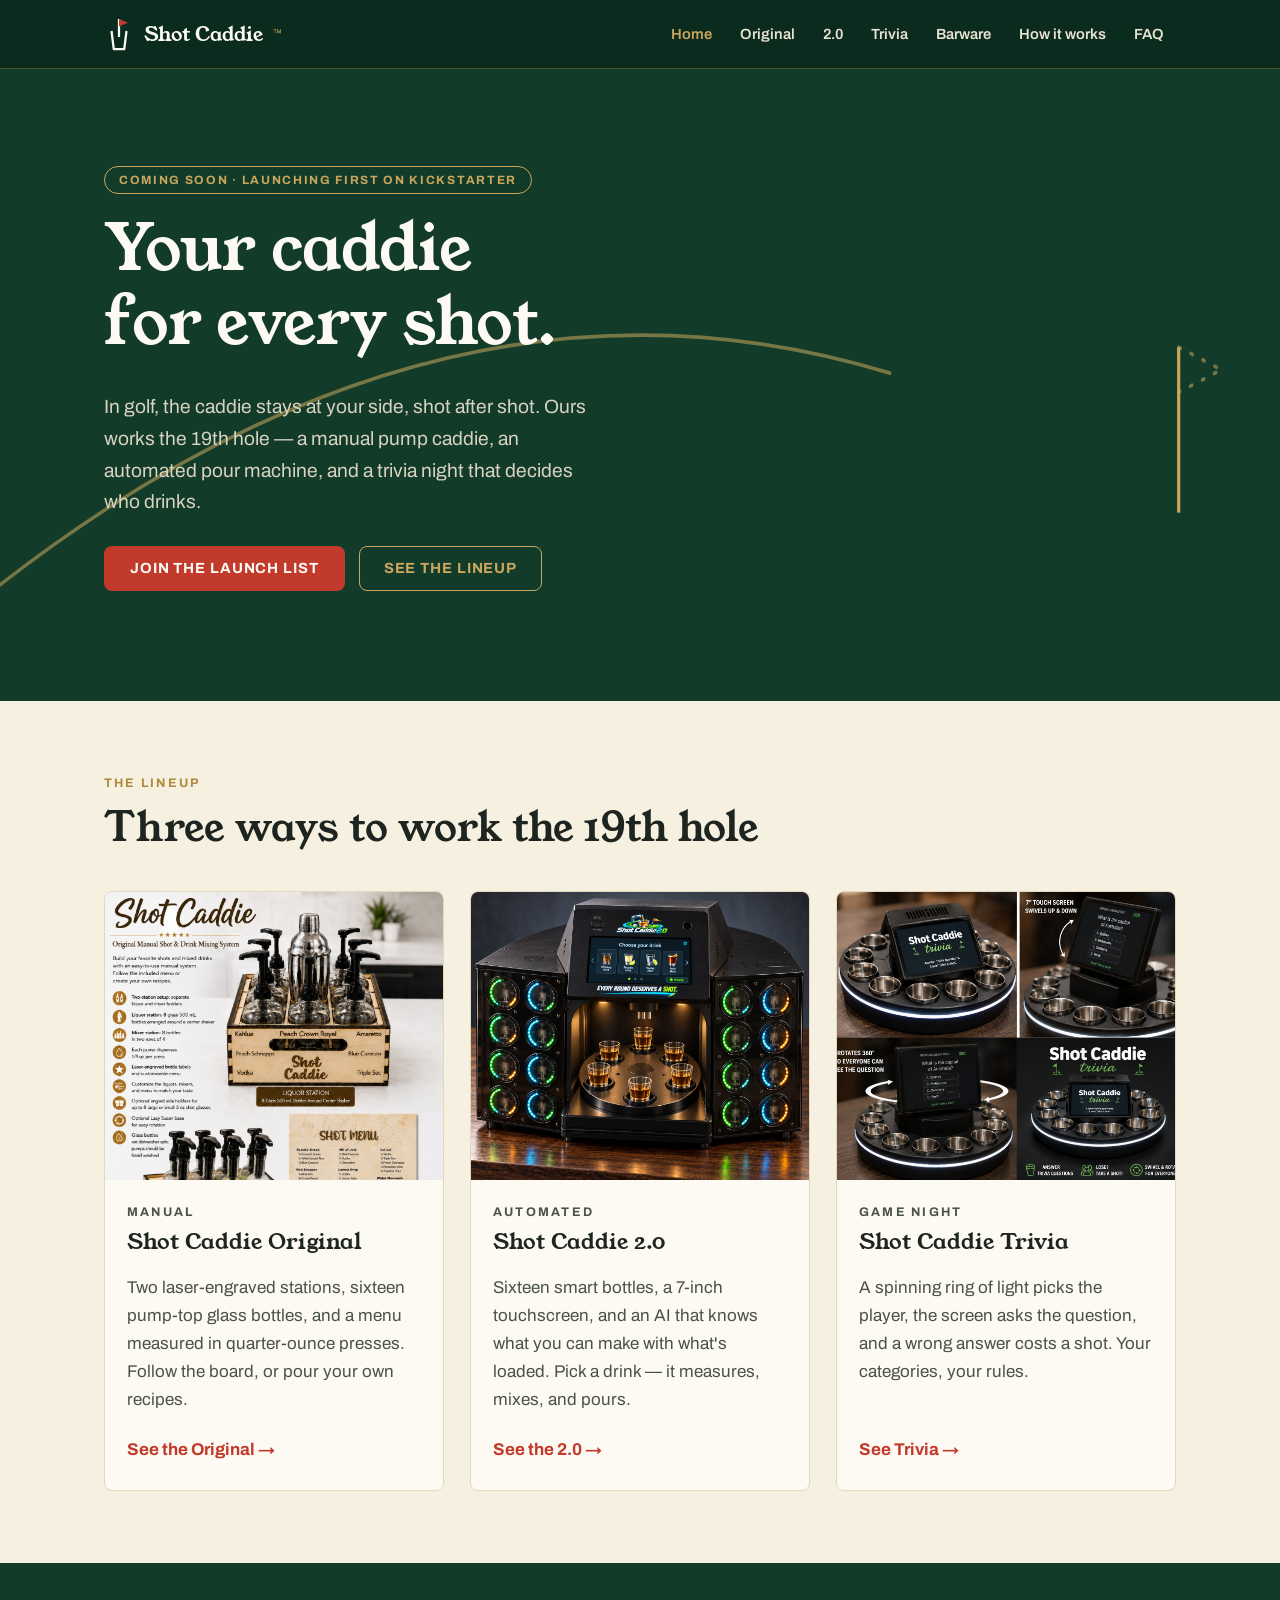
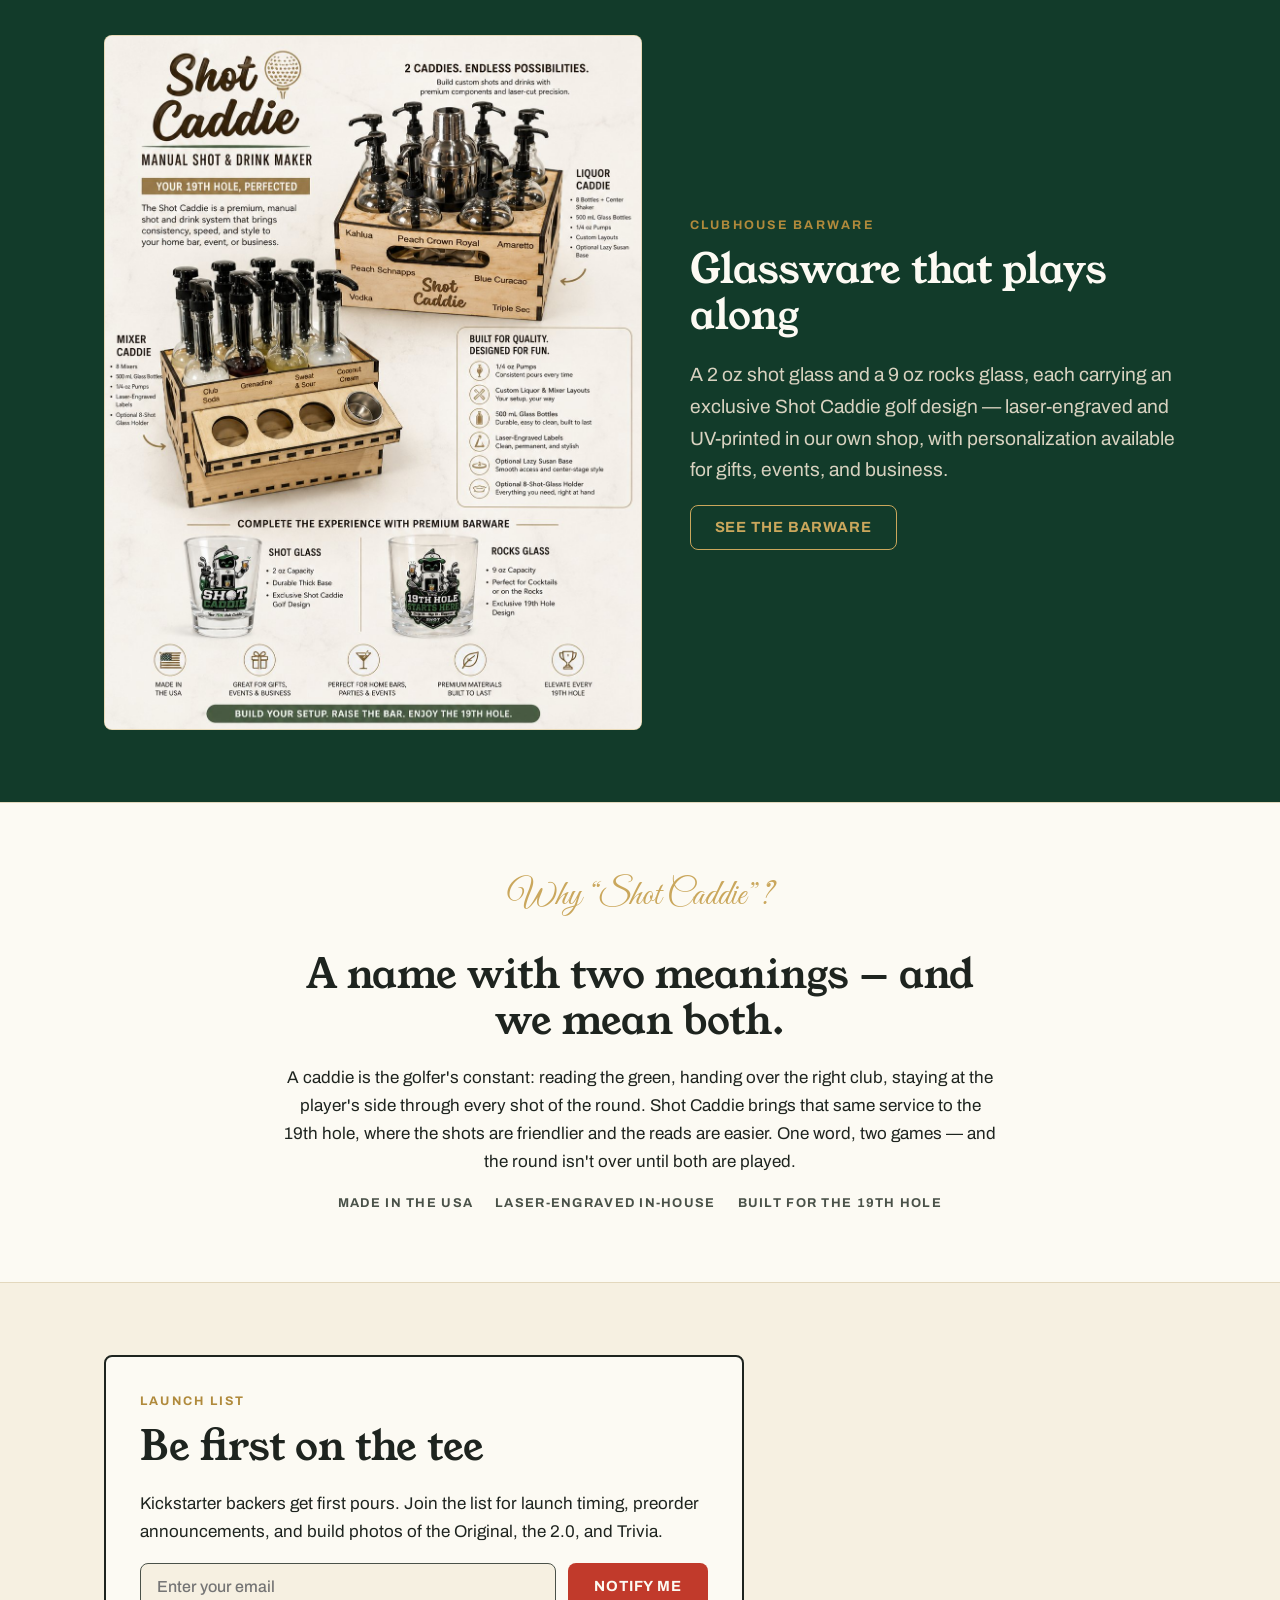
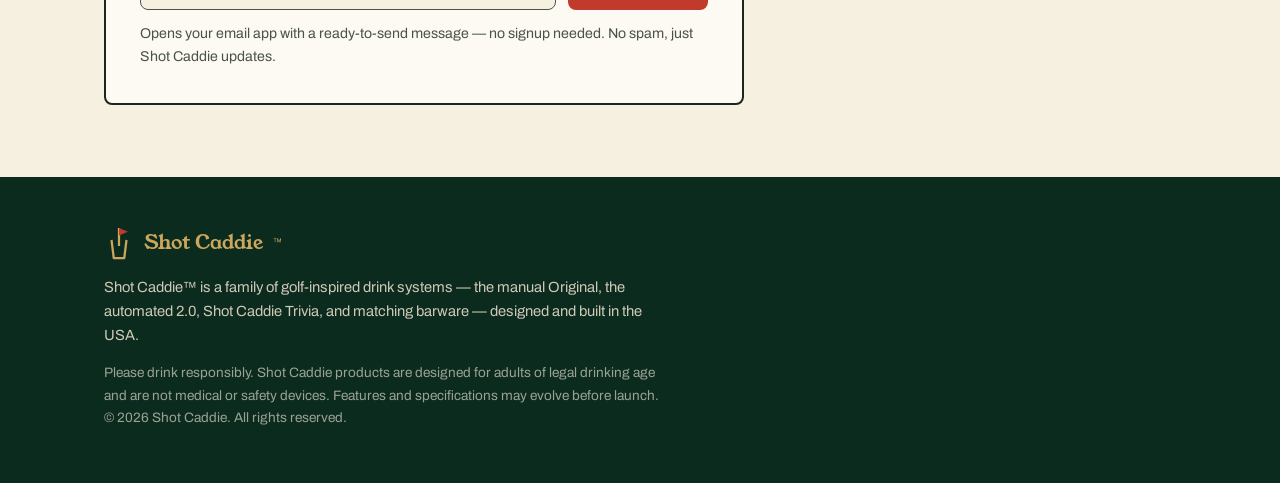
==== commit 80b1ff0a: "2.0 page: new concept render and features" ====
--- a/index.html
+++ b/index.html
@@ -72,7 +72,7 @@
         </div>
       </article>
       <article class="card">
-        <img src="images/sc2-overview.jpg" alt="Shot Caddie 2.0 — automated drink maker with sixteen bottles and a 7-inch touchscreen" loading="lazy">
+        <img src="images/sc2-overview.jpg" alt="Shot Caddie 2.0 concept render — sixteen ring-lit bottle stations, a 7-inch touchscreen and a six-shot turntable" loading="lazy">
         <div class="card-body">
           <p class="eyebrow">Automated</p>
           <h3>Shot Caddie 2.0</h3>
